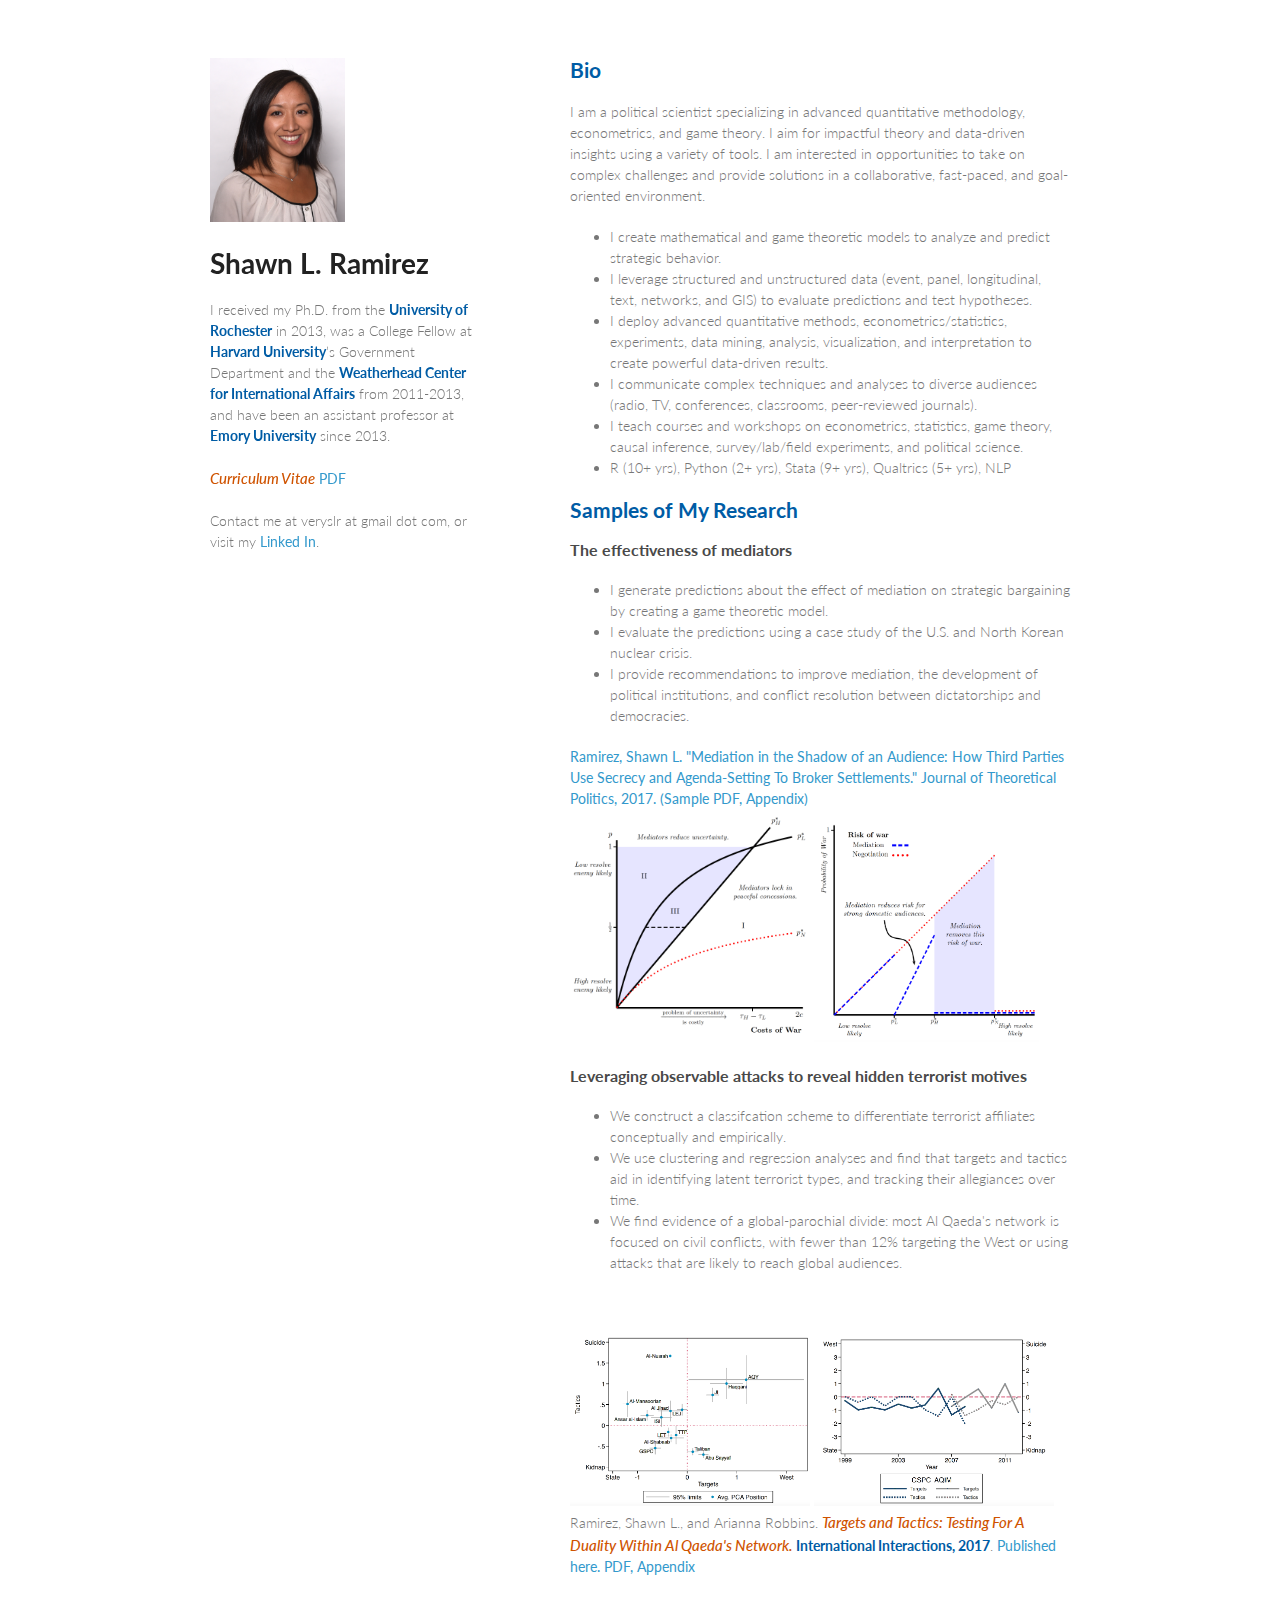
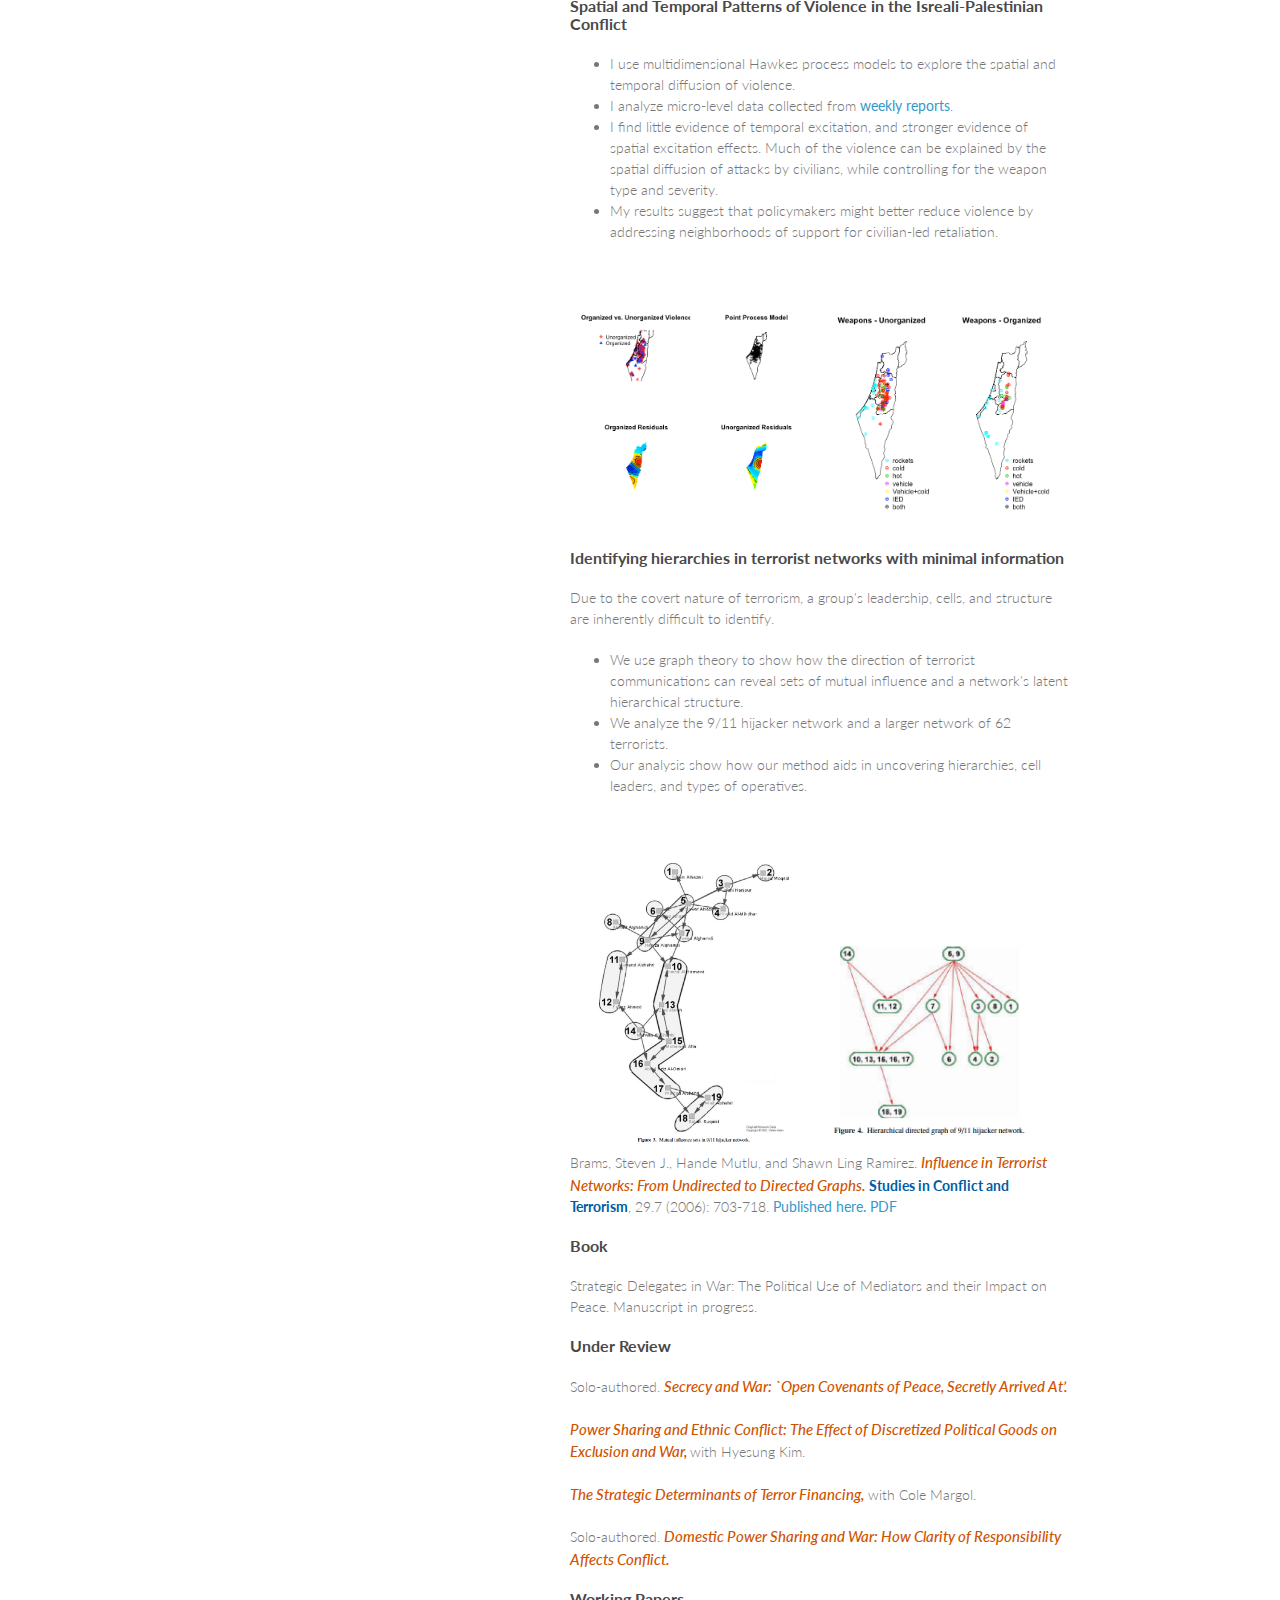
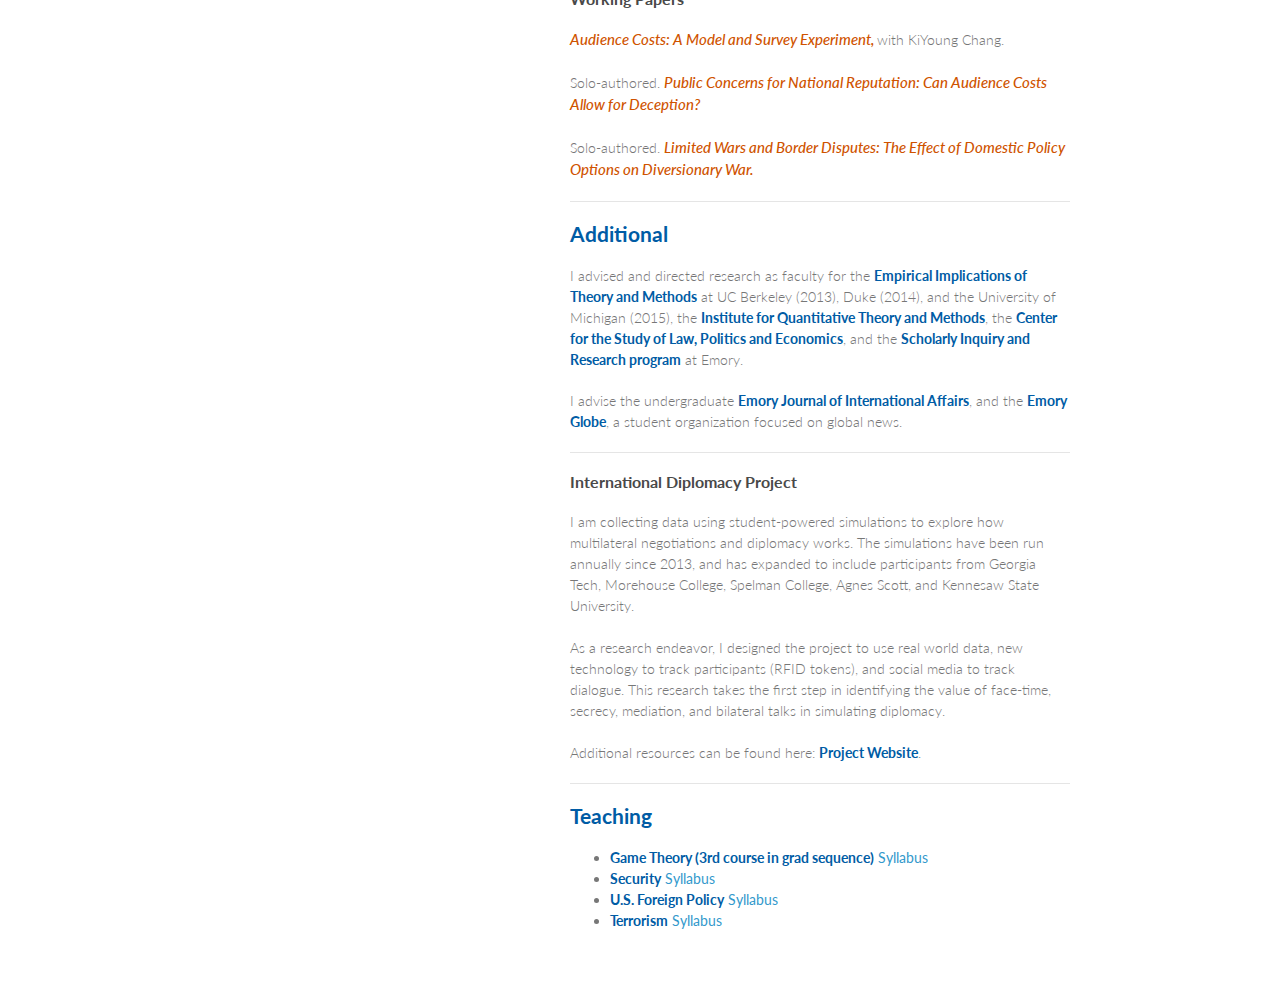
==== index.html @ c4cf1086 "Update index.html" ====
<!doctype html>
<html>
  <head>
    <meta charset="utf-8">
    <meta http-equiv="X-UA-Compatible" content="chrome=1">
    <title>Shawn L. Ramirez</title>
    <link rel="stylesheet" href="stylesheets/styles.css">
    <link rel="stylesheet" href="stylesheets/pygment_trac.css">
    <meta name="viewport" content="width=device-width, initial-scale=1, user-scalable=no">
    <!--[if lt IE 9]>
    <script src="//html5shiv.googlecode.com/svn/trunk/html5.js"></script>
    <![endif]-->
  </head>
  <body>
    <div class="wrapper">

      <header>
        <img src="ShawnRamirez.jpg" width=50%>
        <br><br>
        <h1>Shawn L. Ramirez</h1>
	
<p>	I received my Ph.D. from the <a href="http://www.sas.rochester.edu/psc/">
	<strong>University of Rochester</strong></a> in 2013, was a College Fellow at <a href="https://gov.harvard.edu/">
	<strong>Harvard University</strong></a>’s Government Department and the <a href="https://wcfia.harvard.edu/">
	<strong>Weatherhead Center for International Affairs</strong></a> from 2011-2013, and have been an assistant 
	professor at <a href="http://polisci.emory.edu/home/people/faculty/ramirez-shawn.html"><strong>Emory University</strong></a> 
	since 2013. 
	<br> <br> 
	<em>Curriculum Vitae</em> <a target="_blank" href="/papers/slrcv.pdf">PDF</a> <br> <br>
	 Contact me at veryslr at gmail dot com, or visit my <a href="https://www.linkedin.com/in/shawn-l-ramirez-ph-d-b96178144/">
	Linked In</a>.</p>
      </header>
      

      <section>

          <h2><a name="Bio"><strong>Bio</strong></a></h2>
	  
	  <p>I am a political scientist specializing in advanced quantitative methodology, econometrics, and game theory. 
 		I aim for impactful theory and data-driven insights using a variety of tools. I am interested in opportunities 
		to take on complex challenges and provide solutions in a collaborative, fast-paced, and goal-oriented environment. 
	      <ul>
  		<li>I create mathematical and game theoretic models to analyze and predict strategic behavior. 
			<!--For example, how secrecy makes bargaining more efficient, how mediators 
			can be more effective, and how to stop terror financing.--> 
		      </li>
  		<li>I leverage structured and unstructured data (event, panel, longitudinal, text, networks, and GIS) 
			to evaluate predictions and test hypotheses.</li>
  		<li>I deploy advanced quantitative methods, econometrics/statistics, experiments, data mining, analysis, 
			visualization, and interpretation to create powerful data-driven results. </li>
		<li>I communicate complex techniques and analyses to diverse audiences (radio, TV, conferences, 
			classrooms, peer-reviewed journals).</li>
		<li>I teach courses and workshops on econometrics, statistics, game theory, causal inference, 
			survey/lab/field experiments, and political science.</li>
		<li>R (10+ yrs), Python (2+ yrs), Stata (9+ yrs), Qualtrics (5+ yrs), NLP</li>
	      </ul></p>

	 <h2><a name="Research"><strong>Samples of My Research</strong></a></h2>
	     
	  <h3> The effectiveness of mediators </h3> 
	      <p> <ul>
  			<li>I generate predictions about the effect of mediation on strategic bargaining by creating a game theoretic model.</li> 
		      	<li>I evaluate the predictions using a case study of the U.S. and North Korean nuclear crisis.</li> 
		      	<li>I provide recommendations to improve mediation, the development of political institutions, 
		      	and conflict resolution between dictatorships and democracies.</li>
	          </ul> 
		<a target="_blank" href="http://journals.sagepub.com/doi/abs/10.1177/0951629817729227">Ramirez, Shawn L. 
			"Mediation in the Shadow of an Audience: How Third Parties Use Secrecy and Agenda-Setting To Broker 
			Settlements." Journal of Theoretical Politics, 2017.</a> 
	      	<a target="_blank" href="/papers/2017slrmed.pdf">(Sample PDF, </a> 
	      	<a target="_blank" href="/papers/OnlineAppendix2017.pdf">Appendix)</a> 
	    	<br>
		<img src="medeffect.png" width=48% alt="Mediators lock in concessions and reduce uncertainty.">
	 	<img src="medpwar.png" width=45% alt="Mediation can make conflicts better or worse.">
		      <!--Mediators -- who use secrecy and agenda-setting -- can reduce conflict by making incremental proposals 
	              that winnow away less resolved adversaries. In doing so, mediators can also lock in longer-term 
	    	      agreements with additional terms that concern the general public, but are not on the agenda (i.e., 
	              water, environmental, or justice provisions).--> 
	      </p> 
        
	<h3> Leveraging observable attacks to reveal hidden terrorist motives </h3>
	 
	         <p> <ul>
  			<li>We construct a classifcation scheme to differentiate terrorist affiliates conceptually and empirically.</li> 
		      	<li>We use clustering and regression analyses and find that targets and tactics 
			aid in identifying latent terrorist types, and tracking their allegiances over time.</li> 
	  		<li>We find evidence of a global-parochial divide: most Al Qaeda's network is focused on civil conflicts, 
	        	with fewer than 12% targeting the West or using attacks that are likely to reach global audiences.</li>
	  	</ul> 
	  	<br> <br> 
		<img src="aqascoreplot2.png" width=48% alt="The classification scheme at work. Only three groups (top-right) consistently target the West with propaganda-generating suicide attacks. A majority of affiliates are launching civil campaigns against their home state governments (left).">
	 	<img src="gspcaqim.png" width=48% alt="This shows the similarity between GSPC and AQIM in attacking the state and relying on kidnapping tactics over time.">
	    	<br>
		Ramirez, Shawn L., and Arianna Robbins. <em> Targets and Tactics: Testing For A Duality Within Al Qaeda's Network. </em>  <strong>International Interactions, 2017</strong>. 
		  <a target="_blank" href="http://www.tandfonline.com/doi/abs/10.1080/03050629.2018.1383907">Published here.</a>
		  <a target="_blank" href="/papers/slraffiliates.pdf">PDF, </a> 
		  <a target="_blank" href="/papers/2017AQAAppendix.pdf">Appendix</a> 
	      </p> 	  	
	    
	<h3> Spatial and Temporal Patterns of Violence in the Isreali-Palestinian Conflict </h3>
	        <p> <ul>
  			<li>I use multidimensional Hawkes process models to explore the spatial and temporal diffusion of violence.</li> 
		      	<li>I analyze micro-level data collected from <a target="_blank" href="http://www.terrorism-info.org.il/en/21126/">weekly reports</a>.</li> 
	  		<li>I find little evidence of temporal excitation, and stronger evidence of spatial excitation effects. 
				Much of the violence can be explained by the spatial diffusion of attacks by civilians, 
				while controlling for the weapon type and severity.</li> 
			<li>My results suggest that policymakers might better reduce violence by addressing neighborhoods
			of support for civilian-led retaliation.</li>
		</ul> 
		<br><br>
		<img src="figppm.png" width=48%>
	 	<img src="figweapons.png" width=48%>
	      </p> 	  
	
	<h3> Identifying hierarchies in terrorist networks with minimal information </h3>
	 	
	        <p> Due to the covert nature of terrorism, a group's leadership, cells, and structure are
			inherently difficult to identify. 
		<ul>	<li>We use graph theory to show how the direction of terrorist communications can reveal sets
			of mutual influence and a network's latent hierarchical structure.</li> 
			<li>We analyze the 9/11 hijacker network and a larger network of 
				62 terrorists.</li>
			<li>Our analysis show how our method aids in uncovering hierarchies, cell leaders, and types of
				operatives. </li>
		</ul>
		<br><br>
		<img src="mutualis.png" width=48% alt="Mutual influence sets in the 9/11 hijacker network.">
	 	<img src="hierarchy.png" width=48% alt="9/11 terrorist hierachy identified with our measure of influence.">
	    	<br>
		Brams, Steven J., Hande Mutlu, and Shawn Ling Ramirez. <em> Influence in Terrorist Networks: From Undirected to Directed Graphs. </em> <strong>Studies in Conflict and Terrorism</strong>, 29.7 (2006): 703-718.  
		  <a target="_blank" href="http://www.tandfonline.com/doi/abs/10.1080/10576100600701982">Published here.</a>
		  <a target="_blank" href="/papers/slr_terror_networks.pdf">PDF</a>  
	      </p> 	  	      
	      	      
	      
  <h3>Book</h3>
        
          <p> Strategic Delegates in War: The Political Use of Mediators and their Impact on Peace. </em> Manuscript in progress. </p> 
	      
    	  
 <h3>Under Review</h3>

<p> Solo-authored. <em> Secrecy and War: `Open Covenants of Peace, Secretly Arrived At’. </em> </p>

<p> <em> Power Sharing and Ethnic Conflict: The Effect of Discretized Political Goods on Exclusion and War, </em> with Hyesung Kim. </p>

<p> <em> The Strategic Determinants of Terror Financing,</em> with Cole Margol. </p>

<p> Solo-authored. <em> Domestic Power Sharing and War: How Clarity of Responsibility Affects Conflict. </em> </p>

  <h3>Working Papers</h3>

<p> <em> Audience Costs: A Model and Survey Experiment, </em>with KiYoung Chang.</p>

<p> Solo-authored. <em> Public Concerns for National Reputation: Can Audience Costs Allow for Deception? </em> </p>

<p> Solo-authored. <em> Limited Wars and Border Disputes: The Effect of Domestic Policy Options on Diversionary War. </em> </p>

          <hr></hr>
          
          
          <h2><a name=“other”><strong>Additional</strong></a></h2>


<p> I advised and directed research as faculty for the 
<a target="_blank" href="http://www.eitminstitute.org/"><strong>
Empirical Implications of Theory and Methods</strong></a> at UC Berkeley (2013), Duke (2014), and the University of Michigan (2015), the 
<a target="_blank" href="http://www.quantitative.emory.edu/index.html"><strong>
Institute for Quantitative Theory and Methods</strong></a>,  
 the 
<a target="_blank" href="http://polisci.emory.edu/home/cslpe/"><strong>
Center for the Study of Law, Politics and Economics</strong></a>, 
and the <strong>Scholarly Inquiry and Research program</strong> at Emory. </p>


<p> I advise the undergraduate <a target="_blank" href="https://static1.squarespace.com/static/57b1ce359de4bb3199d6d635/t/5903bd72f5e2319ca1217b2a/1493417367863/EJIA%2520SPRING%25202017%2520FINAL.pdf"><strong>Emory Journal of International Affairs</strong></a>, and the <a target="_blank" href="http://www.emoryglobe.com/"><strong>Emory Globe</strong></a>, a student organization focused on global news. </p>

            <hr></hr>

          <h3>International Diplomacy Project</h3>
          <p> I am collecting data using student-powered simulations to explore how multilateral negotiations and diplomacy works. The simulations have been run annually since 2013, and has expanded to include participants from Georgia Tech, Morehouse College, Spelman College, Agnes Scott, and Kennesaw State University.    
<br><br>
As a research endeavor, I designed the project to use real world data, new technology to track participants (RFID tokens), and social media to track dialogue. This research takes the first step in identifying the value of face-time, secrecy, mediation, and bilateral talks in simulating diplomacy. <br><br> Additional resources can be found here: <a href="idp.html"><strong>Project Website</strong></a>.</p>
       
            <hr></hr>


     <h2><a name="teach"><strong>Teaching</strong></a></h2>
            <ul>
                <li> <strong> Game Theory (3rd course in grad sequence)</strong> <a target="_blank" href="/courses/gt3.pdf">Syllabus</a></li>
                <li> <strong>Security</strong>  <a target="_blank" href="/courses/security.pdf">Syllabus</a></li>
                <li> <strong>U.S. Foreign Policy</strong>  <a target="_blank" href="/courses/usfp.pdf">Syllabus</a></li>
                <li> <strong>Terrorism</strong>  <a target="_blank" href="/courses/terrorism.pdf">Syllabus</a></li>
            </ul>
            
   
     </section>
 
    </div>
    <script src="javascripts/scale.fix.js"></script>
  </body>
</html>
---- stylesheets/styles.css ----
@import url(https://fonts.googleapis.com/css?family=Lato:300italic,700italic,300,700);

body {
  padding:50px;
  font:14px/1.5 Lato, "Helvetica Neue", Helvetica, Arial, sans-serif;
  background-color:white;
  color:#777;
  font-weight:300;
}

h1, h2, h3, h4, h5, h6 {
  color:#222;
  margin:0 0 20px;
}

p, ul, ol, table, pre, dl {
  margin:0 0 20px;
}

h1, h2, h3 {
  line-height:1.1;
}

h1 {
  font-size:28px;
}

h2 {
  color:#393939;
}

h3, h4, h5, h6 {
  color:#494949;
}


a {
  color:#39c;
  font-weight:400;
  text-decoration:none;
}

a:hover {
  color:#069;
}

a small {
  font-size:11px;
  color:#777;
  margin-top:-0.6em;
  display:block;
}

a:hover small {
  color:#777;
}

em  {
  font-size:15px;
color:#CF5300;
  font-weight:500;
}

.wrapper {
  width:860px;
  margin:0 auto;
}

blockquote {
  border-left:1px solid #e5e5e5;
  margin:0;
  padding:0 0 0 20px;
  font-style:italic;
}

code, pre {
  font-family:Monaco, Bitstream Vera Sans Mono, Lucida Console, Terminal, monospace;
  color:#333;
  font-size:12px;
}

pre {
  padding:8px 15px;
  background: #f8f8f8;  
  border-radius:5px;
  border:1px solid #e5e5e5;
  overflow-x: auto;
}

table {
  width:100%;
  border-collapse:collapse;
}

th, td {
  text-align:left;
  padding:5px 10px;
  border-bottom:1px solid #e5e5e5;
}

dt {
  color:#444;
  font-weight:700;
}

th {
  color:#444;
}

img {
  max-width:100%;
}

header {
  width:270px;
  float:left;
  position:fixed;
}

header ul {
  list-style:none;
  height:40px;
  
  padding:0;
  
  background: #eee;
  background: -moz-linear-gradient(top, #f8f8f8 0%, #dddddd 100%);
  background: -webkit-gradient(linear, left top, left bottom, color-stop(0%,#f8f8f8), color-stop(100%,#dddddd));
  background: -webkit-linear-gradient(top, #f8f8f8 0%,#dddddd 100%);
  background: -o-linear-gradient(top, #f8f8f8 0%,#dddddd 100%);
  background: -ms-linear-gradient(top, #f8f8f8 0%,#dddddd 100%);
  background: linear-gradient(top, #f8f8f8 0%,#dddddd 100%);
  
  border-radius:5px;
  border:1px solid #d2d2d2;
  box-shadow:inset #fff 0 1px 0, inset rgba(0,0,0,0.03) 0 -1px 0;
  width:270px;
}

header li {
  width:89px;
  float:left;
  border-right:1px solid #d2d2d2;
  height:40px;
}

header li:first-child a {
  border-radius:5px 0 0 5px;
}

header li:last-child a {
  border-radius:0 5px 5px 0;
}

header ul a {
  line-height:1;
  font-size:11px;
  color:#999;
  display:block;
  text-align:center;
  padding-top:6px;
  height:34px;
}

header ul a:hover {
  color:#999;
  background: -moz-linear-gradient(top, #fff 0%, #ddd 100%);
  background: -webkit-gradient(linear, left top, left bottom, color-stop(0%,#fff), color-stop(100%,#ddd));
  background: -webkit-linear-gradient(top, #fff 0%,#ddd 100%);
  background: -o-linear-gradient(top, #fff 0%,#ddd 100%);
  background: -ms-linear-gradient(top, #fff 0%,#ddd 100%);
  background: linear-gradient(top, #fff 0%,#ddd 100%);
}

header ul a:active {
  -webkit-box-shadow: inset 0px 2px 2px 0px #ddd;
  -moz-box-shadow: inset 0px 2px 2px 0px #ddd;
  box-shadow: inset 0px 2px 2px 0px #ddd;
}

strong {
  color:#005ca5;
  font-weight:700;
}

header ul li + li {
  width:88px;
  border-left:1px solid #fff;
}

header ul li + li + li {
  border-right:none;
  width:89px;
}

header ul a strong {
  font-size:14px;
  display:block;
  color:#222;
}

section {
  width:500px;
  float:right;
  padding-bottom:50px;
}

small {
  font-size:11px;
}

hr {
  border:0;
  background:#e5e5e5;
  height:1px;
  margin:0 0 20px;
}

footer {
  width:270px;
  float:left;
  position:fixed;
  bottom:50px;
}

@media print, screen and (max-width: 960px) {
  
  div.wrapper {
    width:auto;
    margin:0;
  }
  
  header, section, footer {
    float:none;
    position:static;
    width:auto;
  }
  
  header {
    padding-right:320px;
  }
  
  section {
    border:1px solid #e5e5e5;
    border-width:1px 0;
    padding:20px 0;
    margin:0 0 20px;
  }
  
  header a small {
    display:inline;
  }
  
  header ul {
    position:absolute;
    right:50px;
    top:52px;
  }
}

@media print, screen and (max-width: 720px) {
  body {
    word-wrap:break-word;
  }
  
  header {
    padding:0;
  }
  
  header ul, header p.view {
    position:static;
  }
  
  pre, code {
    word-wrap:normal;
  }
}

@media print, screen and (max-width: 480px) {
  body {
    padding:15px;
  }
  
  header ul {
    display:none;
  }
}

@media print {
  body {
    padding:0.4in;
    font-size:12pt;
    color:#444;
  }
}
---- stylesheets/pygment_trac.css ----
.highlight  { background: #ffffff; }
.highlight .c { color: #999988; font-style: italic } /* Comment */
.highlight .err { color: #a61717; background-color: #e3d2d2 } /* Error */
.highlight .k { font-weight: bold } /* Keyword */
.highlight .o { font-weight: bold } /* Operator */
.highlight .cm { color: #999988; font-style: italic } /* Comment.Multiline */
.highlight .cp { color: #999999; font-weight: bold } /* Comment.Preproc */
.highlight .c1 { color: #999988; font-style: italic } /* Comment.Single */
.highlight .cs { color: #999999; font-weight: bold; font-style: italic } /* Comment.Special */
.highlight .gd { color: #000000; background-color: #ffdddd } /* Generic.Deleted */
.highlight .gd .x { color: #000000; background-color: #ffaaaa } /* Generic.Deleted.Specific */
.highlight .ge { font-style: italic } /* Generic.Emph */
.highlight .gr { color: #aa0000 } /* Generic.Error */
.highlight .gh { color: #999999 } /* Generic.Heading */
.highlight .gi { color: #000000; background-color: #ddffdd } /* Generic.Inserted */
.highlight .gi .x { color: #000000; background-color: #aaffaa } /* Generic.Inserted.Specific */
.highlight .go { color: #888888 } /* Generic.Output */
.highlight .gp { color: #555555 } /* Generic.Prompt */
.highlight .gs { font-weight: bold } /* Generic.Strong */
.highlight .gu { color: #800080; font-weight: bold; } /* Generic.Subheading */
.highlight .gt { color: #aa0000 } /* Generic.Traceback */
.highlight .kc { font-weight: bold } /* Keyword.Constant */
.highlight .kd { font-weight: bold } /* Keyword.Declaration */
.highlight .kn { font-weight: bold } /* Keyword.Namespace */
.highlight .kp { font-weight: bold } /* Keyword.Pseudo */
.highlight .kr { font-weight: bold } /* Keyword.Reserved */
.highlight .kt { color: #445588; font-weight: bold } /* Keyword.Type */
.highlight .m { color: #009999 } /* Literal.Number */
.highlight .s { color: #d14 } /* Literal.String */
.highlight .na { color: #008080 } /* Name.Attribute */
.highlight .nb { color: #0086B3 } /* Name.Builtin */
.highlight .nc { color: #445588; font-weight: bold } /* Name.Class */
.highlight .no { color: #008080 } /* Name.Constant */
.highlight .ni { color: #800080 } /* Name.Entity */
.highlight .ne { color: #990000; font-weight: bold } /* Name.Exception */
.highlight .nf { color: #990000; font-weight: bold } /* Name.Function */
.highlight .nn { color: #555555 } /* Name.Namespace */
.highlight .nt { color: #000080 } /* Name.Tag */
.highlight .nv { color: #008080 } /* Name.Variable */
.highlight .ow { font-weight: bold } /* Operator.Word */
.highlight .w { color: #bbbbbb } /* Text.Whitespace */
.highlight .mf { color: #009999 } /* Literal.Number.Float */
.highlight .mh { color: #009999 } /* Literal.Number.Hex */
.highlight .mi { color: #009999 } /* Literal.Number.Integer */
.highlight .mo { color: #009999 } /* Literal.Number.Oct */
.highlight .sb { color: #d14 } /* Literal.String.Backtick */
.highlight .sc { color: #d14 } /* Literal.String.Char */
.highlight .sd { color: #d14 } /* Literal.String.Doc */
.highlight .s2 { color: #d14 } /* Literal.String.Double */
.highlight .se { color: #d14 } /* Literal.String.Escape */
.highlight .sh { color: #d14 } /* Literal.String.Heredoc */
.highlight .si { color: #d14 } /* Literal.String.Interpol */
.highlight .sx { color: #d14 } /* Literal.String.Other */
.highlight .sr { color: #009926 } /* Literal.String.Regex */
.highlight .s1 { color: #d14 } /* Literal.String.Single */
.highlight .ss { color: #990073 } /* Literal.String.Symbol */
.highlight .bp { color: #999999 } /* Name.Builtin.Pseudo */
.highlight .vc { color: #008080 } /* Name.Variable.Class */
.highlight .vg { color: #008080 } /* Name.Variable.Global */
.highlight .vi { color: #008080 } /* Name.Variable.Instance */
.highlight .il { color: #009999 } /* Literal.Number.Integer.Long */

.type-csharp .highlight .k { color: #0000FF }
.type-csharp .highlight .kt { color: #0000FF }
.type-csharp .highlight .nf { color: #000000; font-weight: normal }
.type-csharp .highlight .nc { color: #2B91AF }
.type-csharp .highlight .nn { color: #000000 }
.type-csharp .highlight .s { color: #A31515 }
.type-csharp .highlight .sc { color: #A31515 }
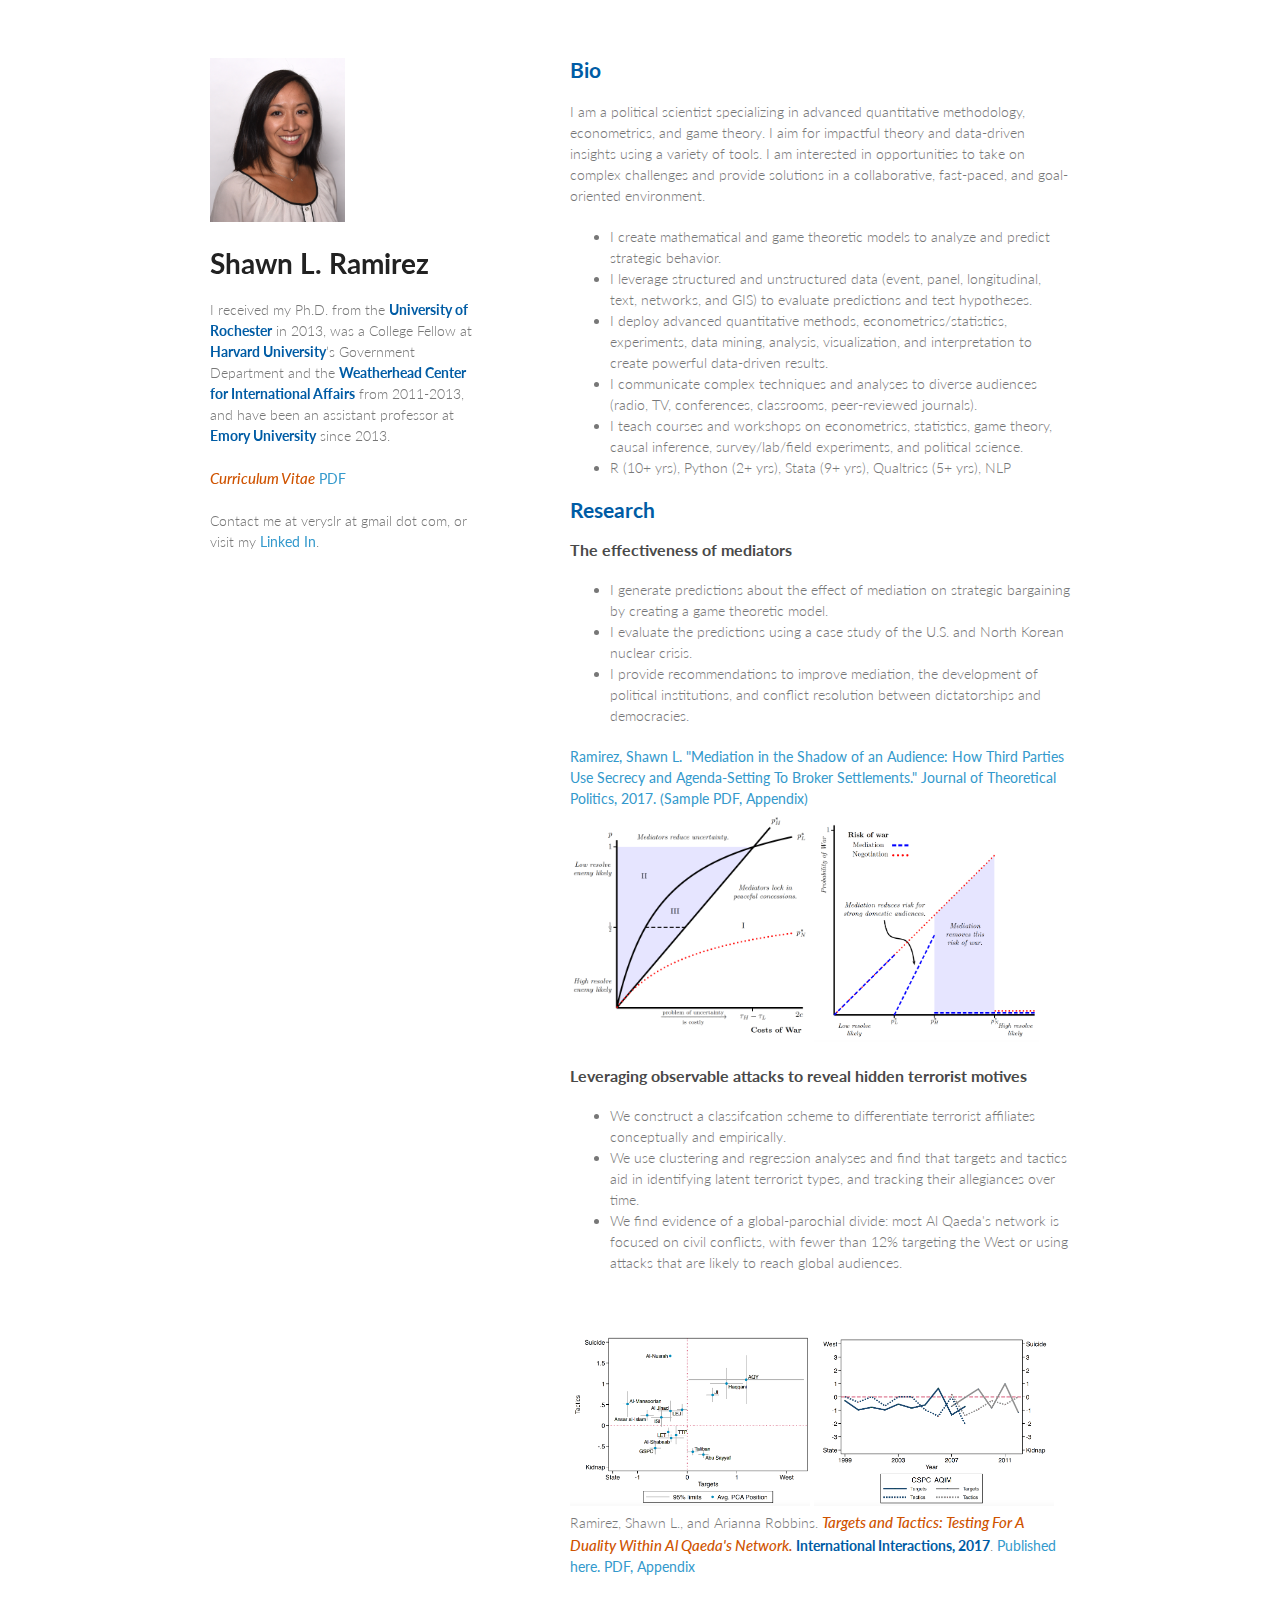
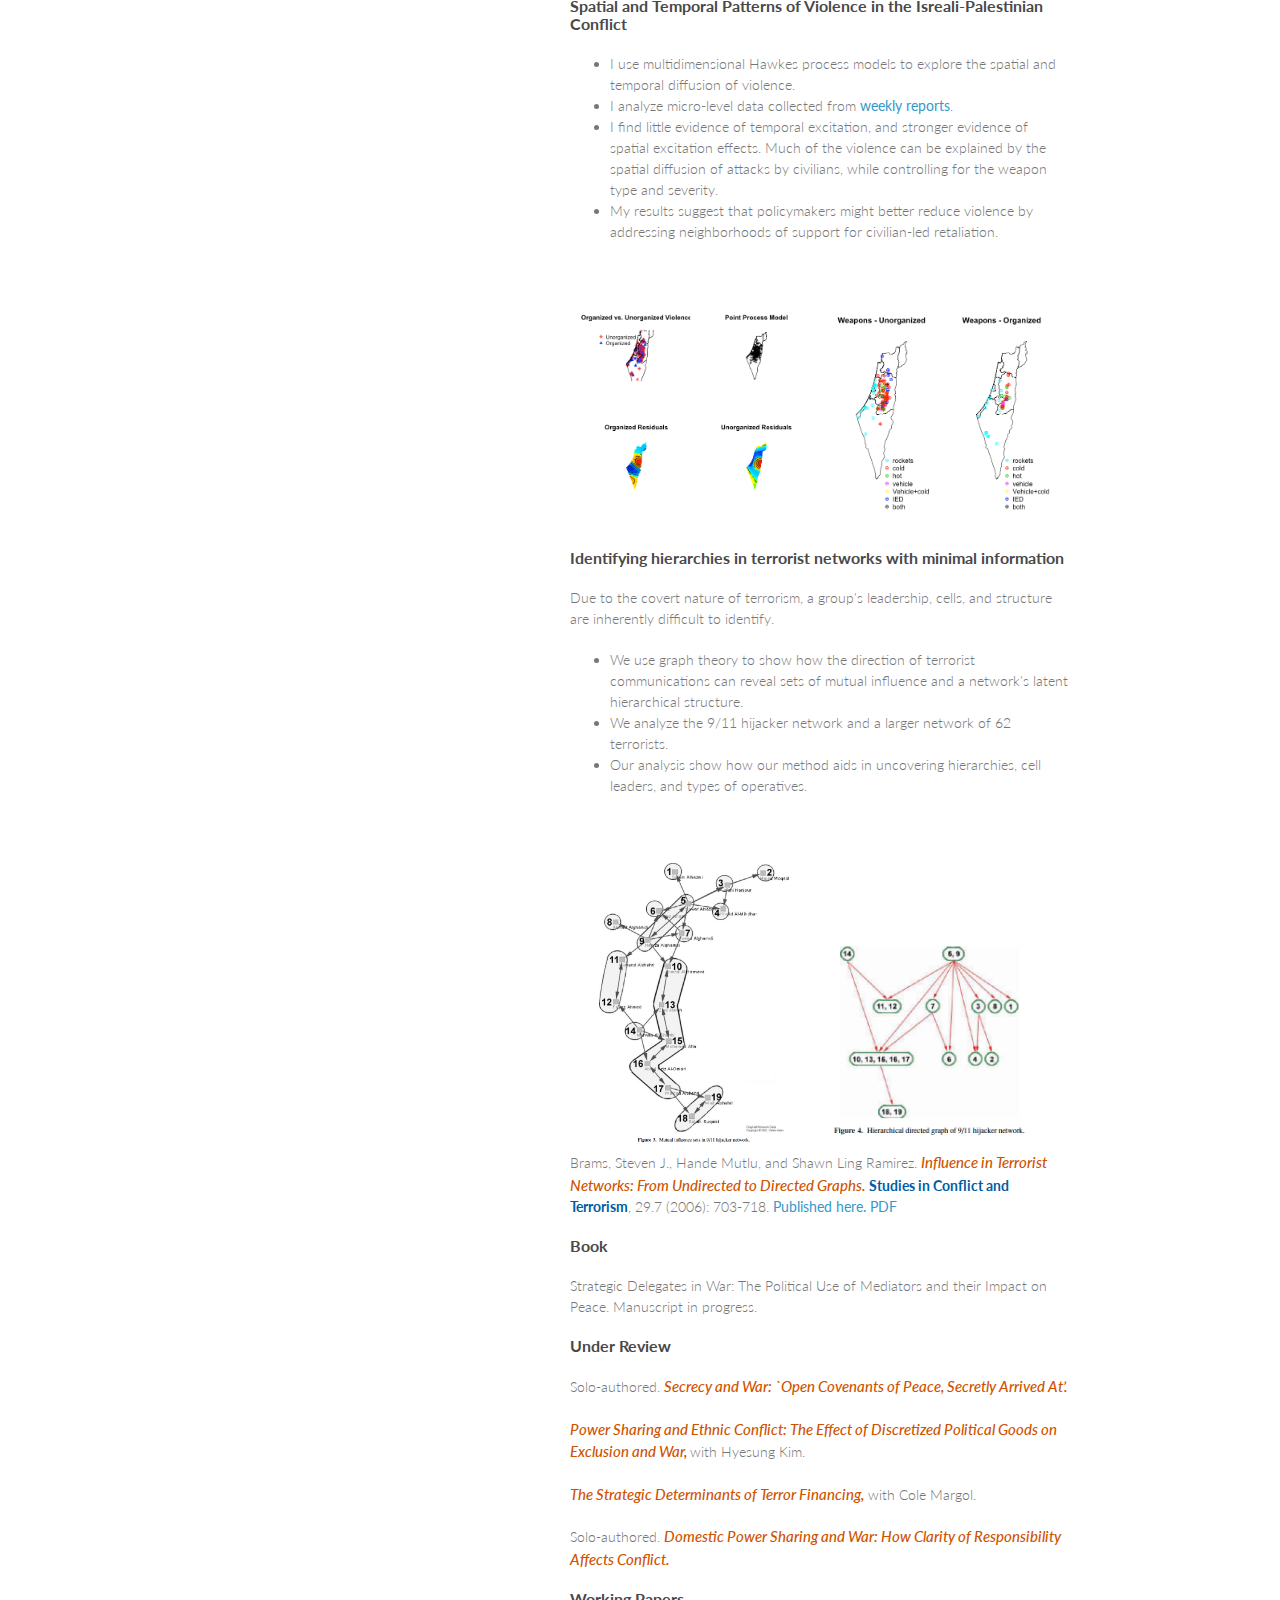
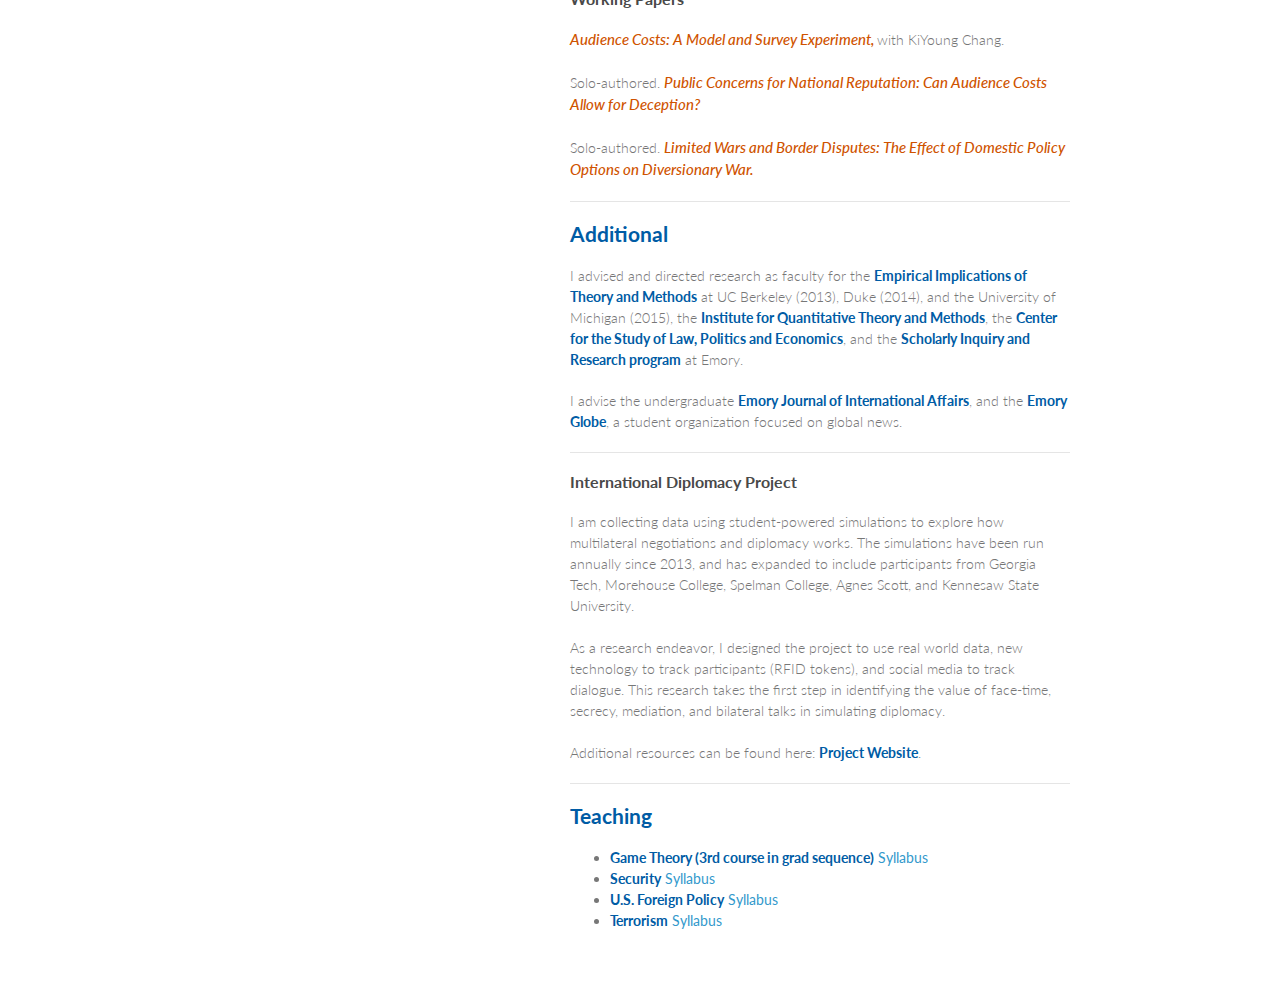
==== commit 213fd4a9: "Update index.html" ====
--- a/index.html
+++ b/index.html
@@ -55,7 +55,7 @@
 		<li>R (10+ yrs), Python (2+ yrs), Stata (9+ yrs), Qualtrics (5+ yrs), NLP</li>
 	      </ul></p>
 
-	 <h2><a name="Research"><strong>Samples of My Research</strong></a></h2>
+	 <h2><a name="Research"><strong>Research</strong></a></h2>
 	     
 	  <h3> The effectiveness of mediators </h3> 
 	      <p> <ul>
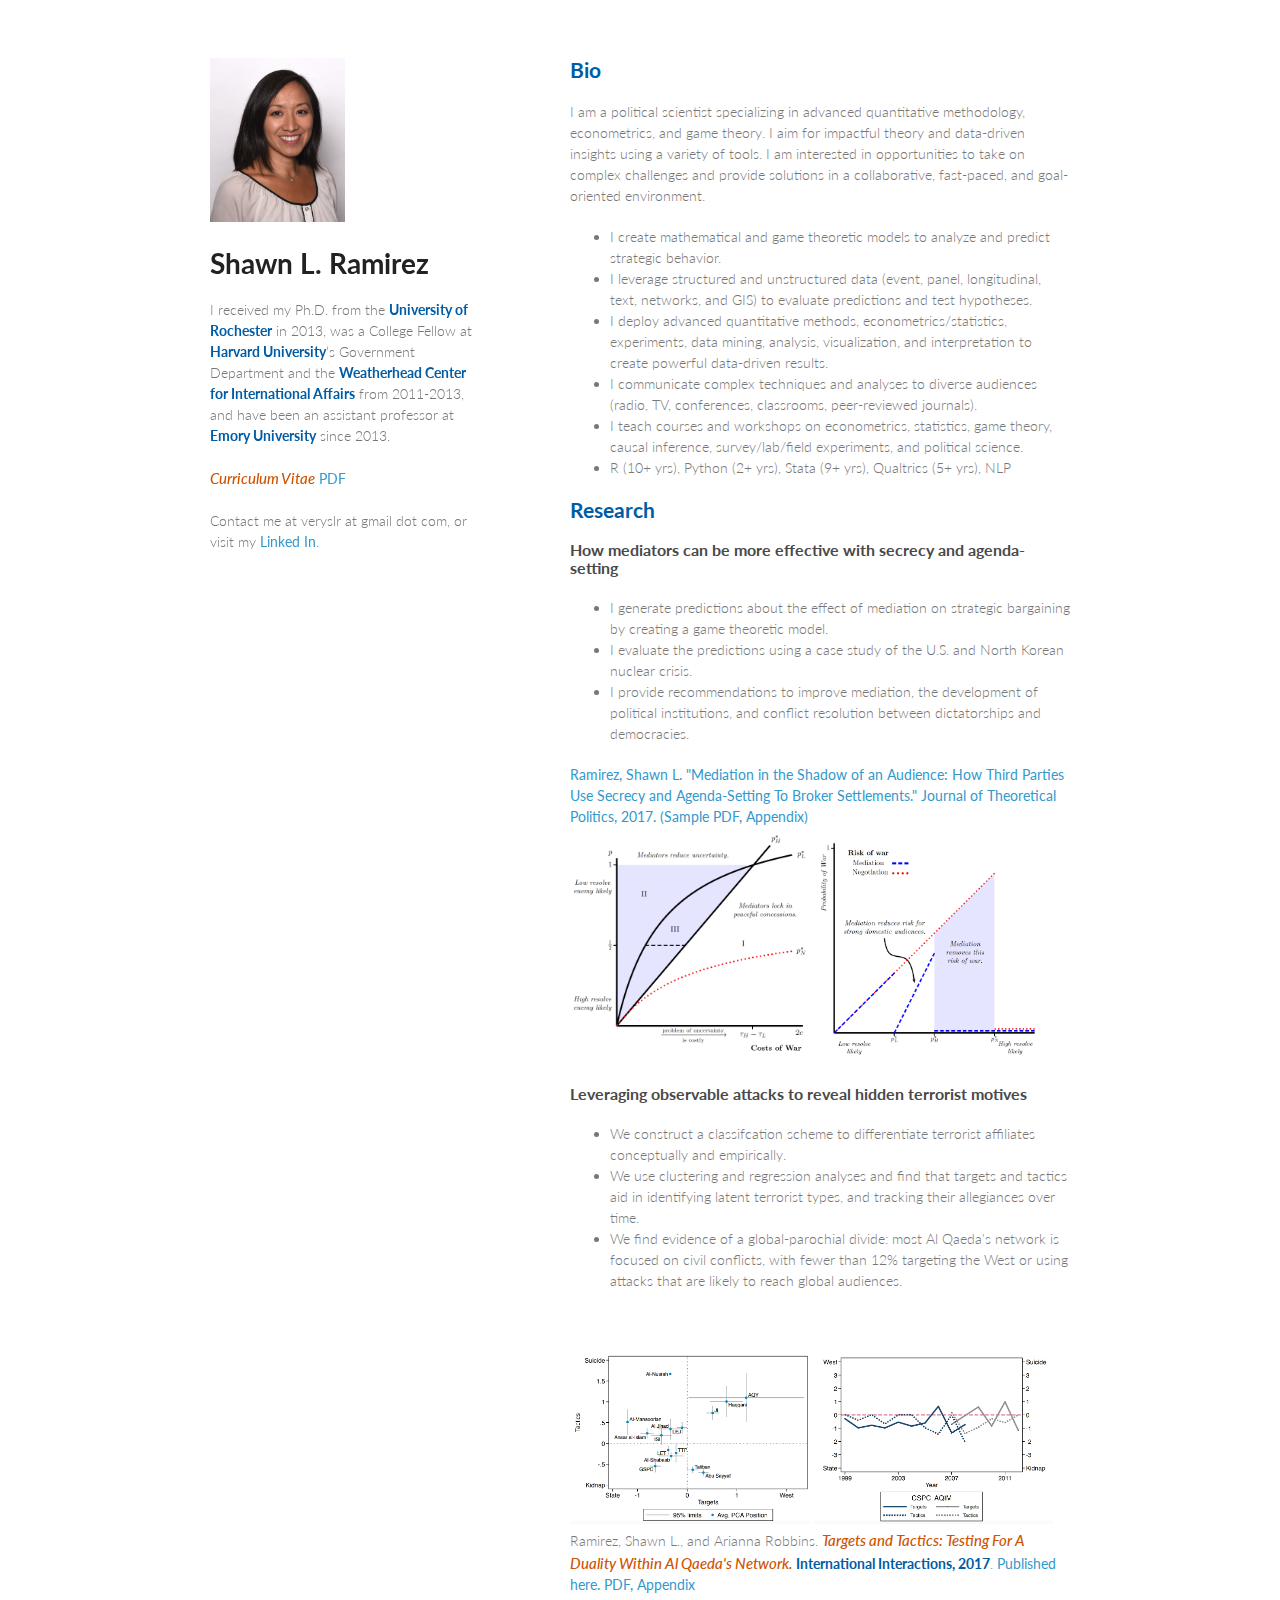
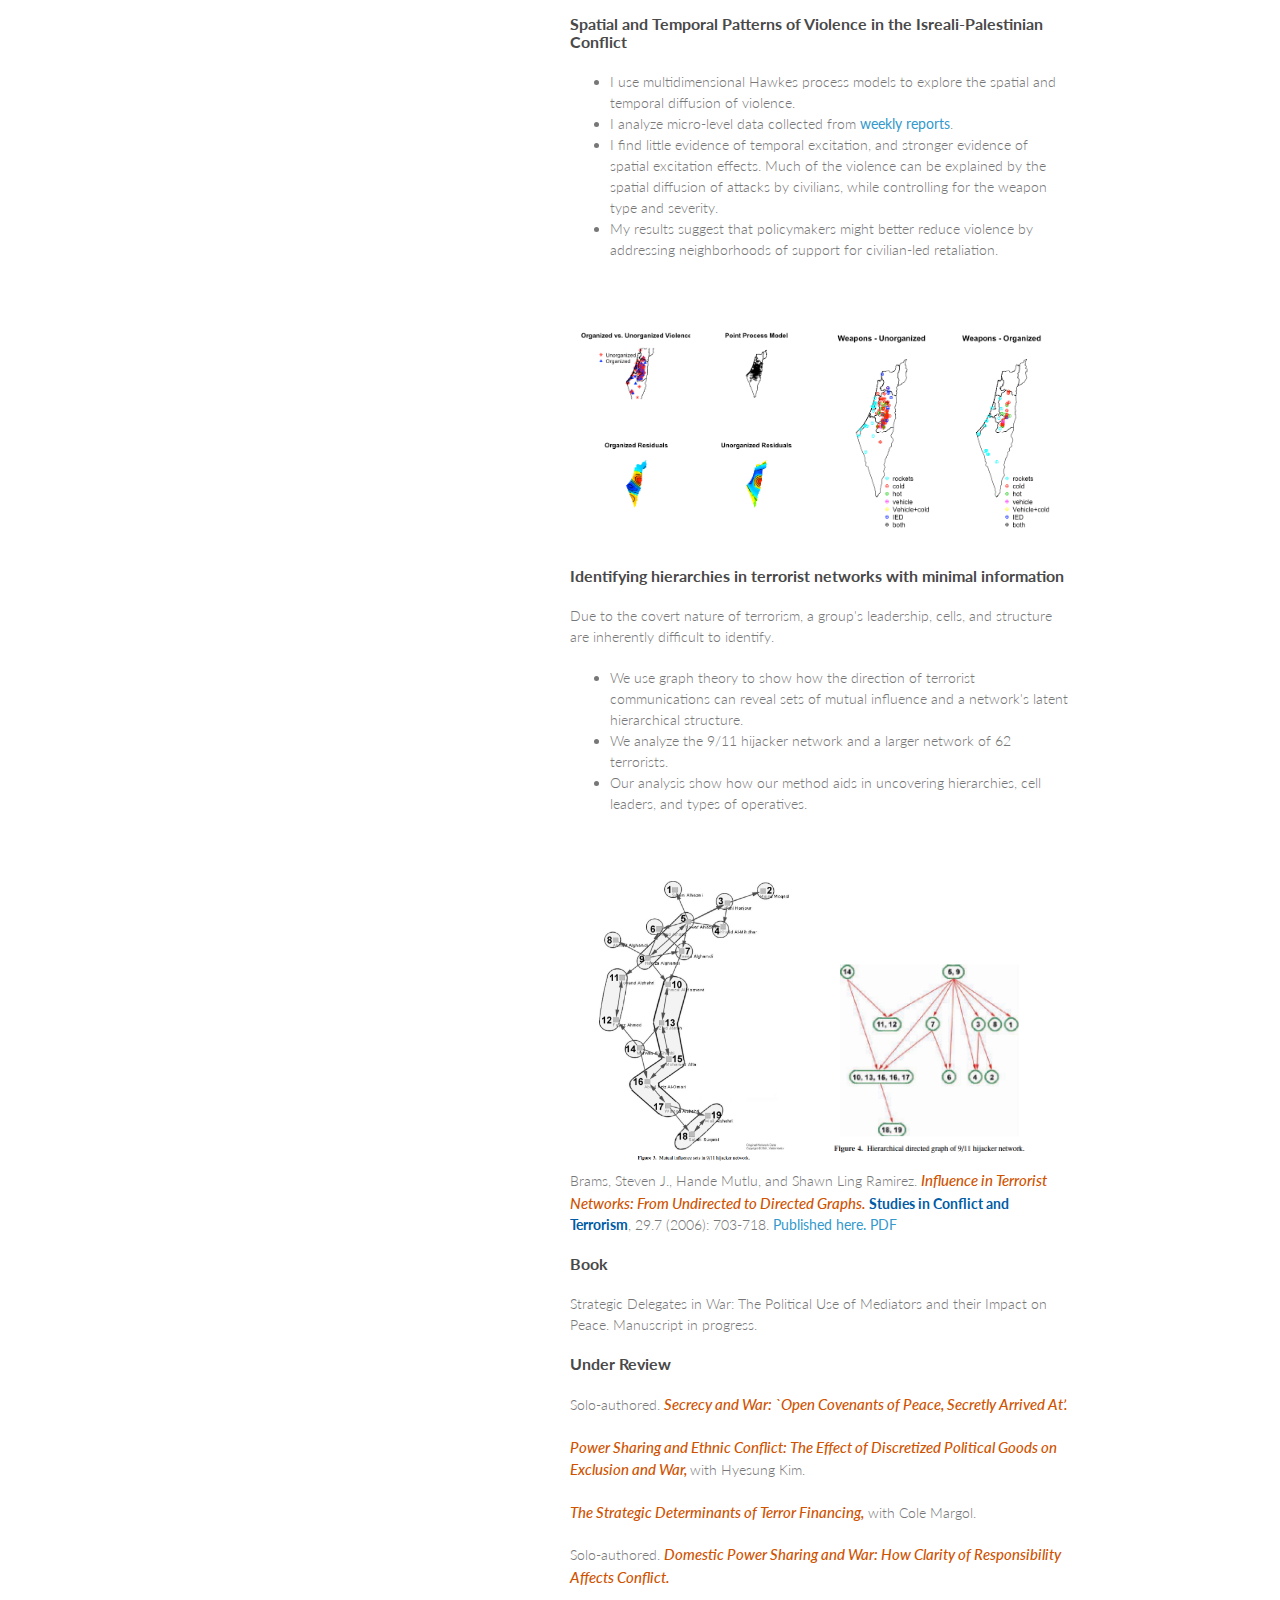
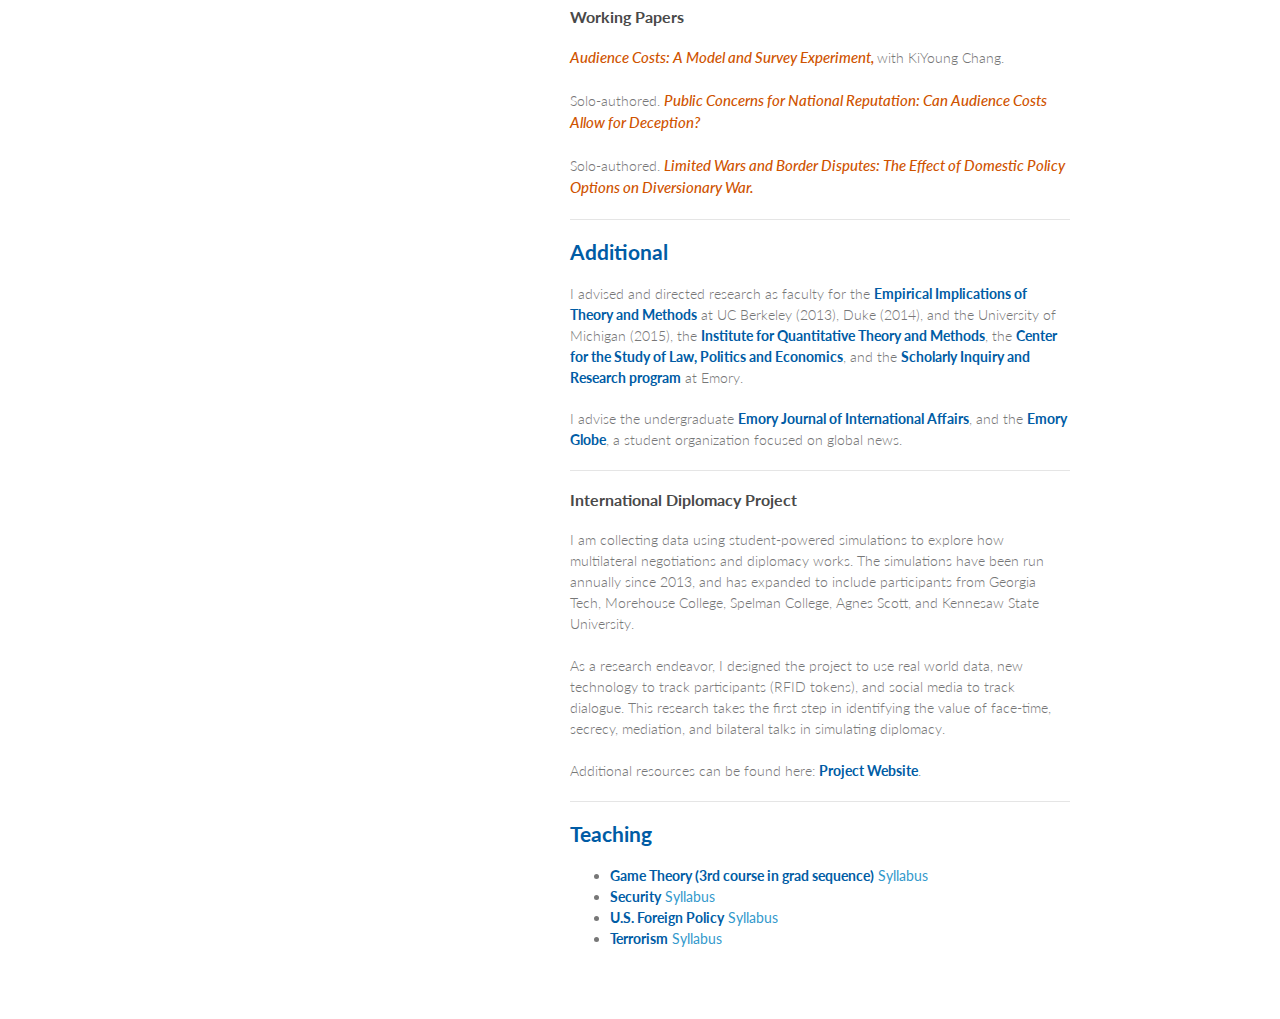
==== commit 10dba186: "Update index.html" ====
--- a/index.html
+++ b/index.html
@@ -57,7 +57,7 @@
 
 	 <h2><a name="Research"><strong>Research</strong></a></h2>
 	     
-	  <h3> The effectiveness of mediators </h3> 
+	  <h3> How mediators can be more effective with secrecy and agenda-setting </h3> 
 	      <p> <ul>
   			<li>I generate predictions about the effect of mediation on strategic bargaining by creating a game theoretic model.</li> 
 		      	<li>I evaluate the predictions using a case study of the U.S. and North Korean nuclear crisis.</li> 
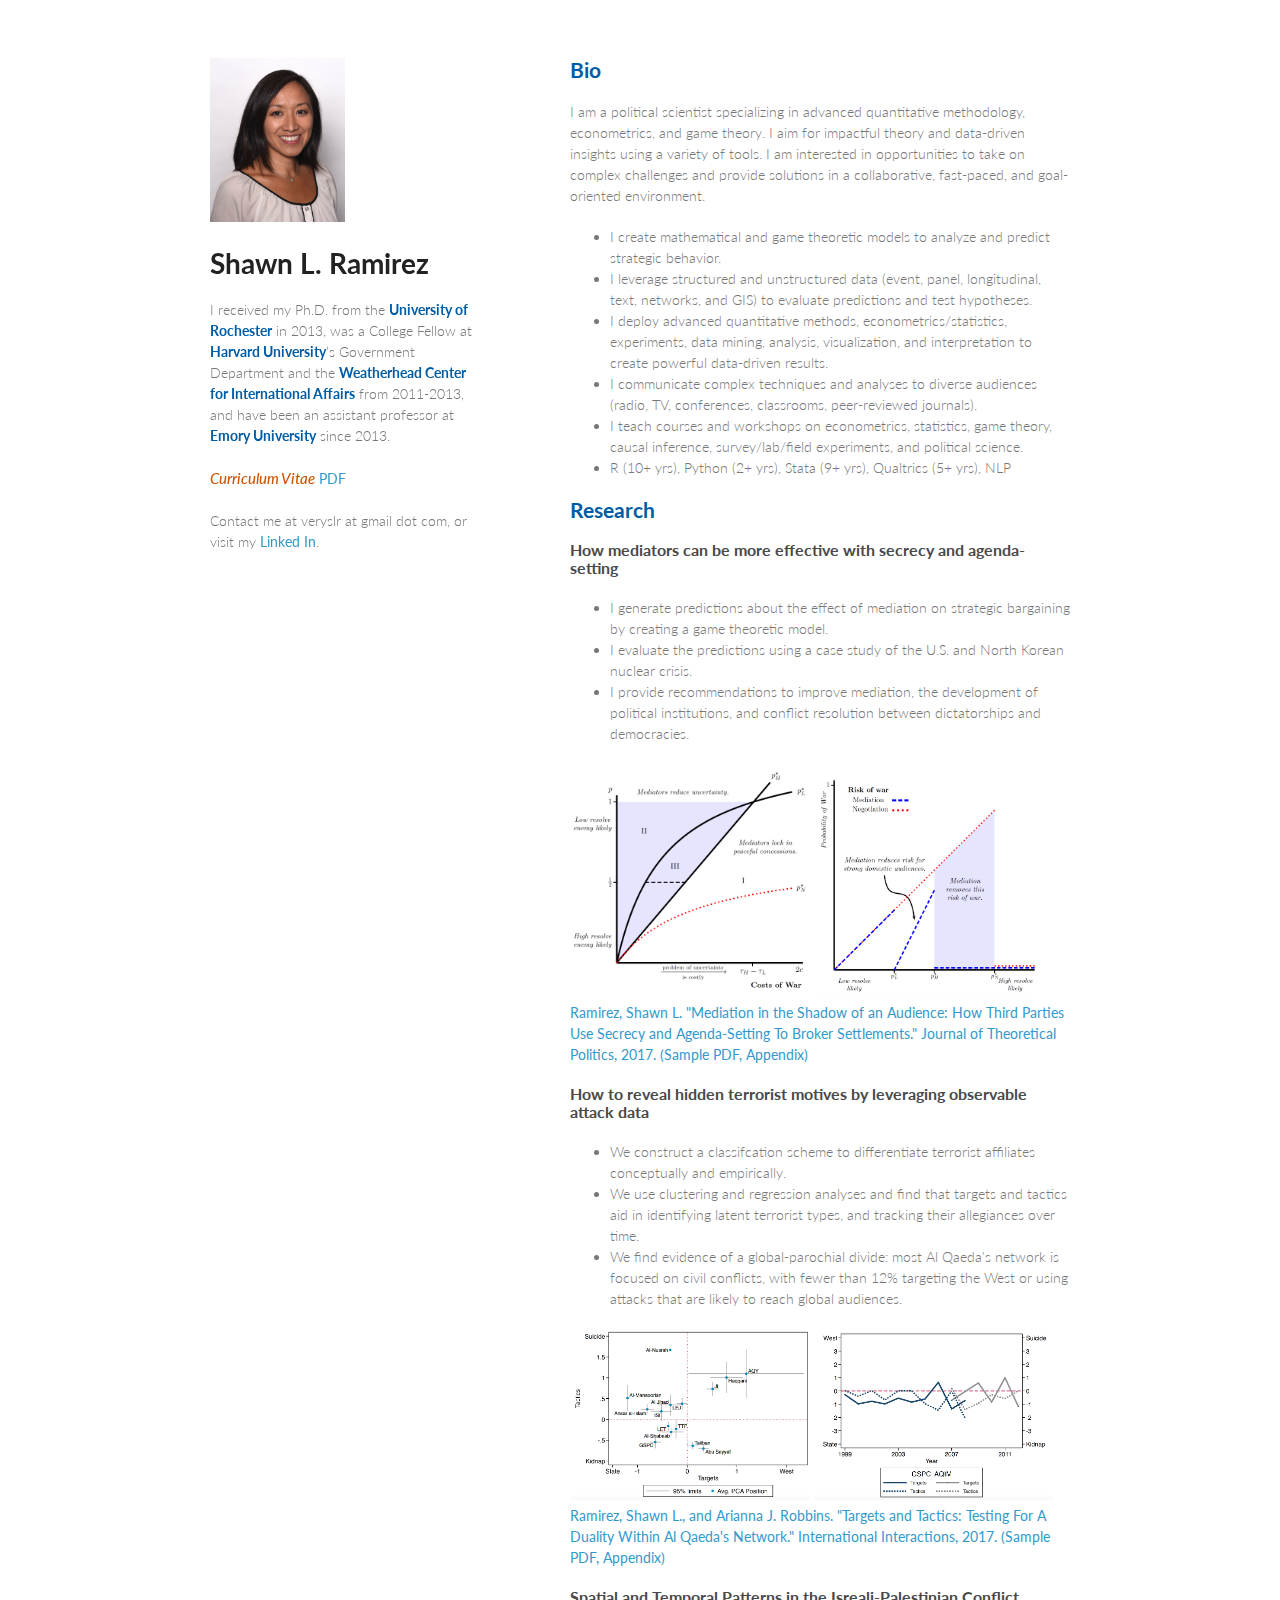
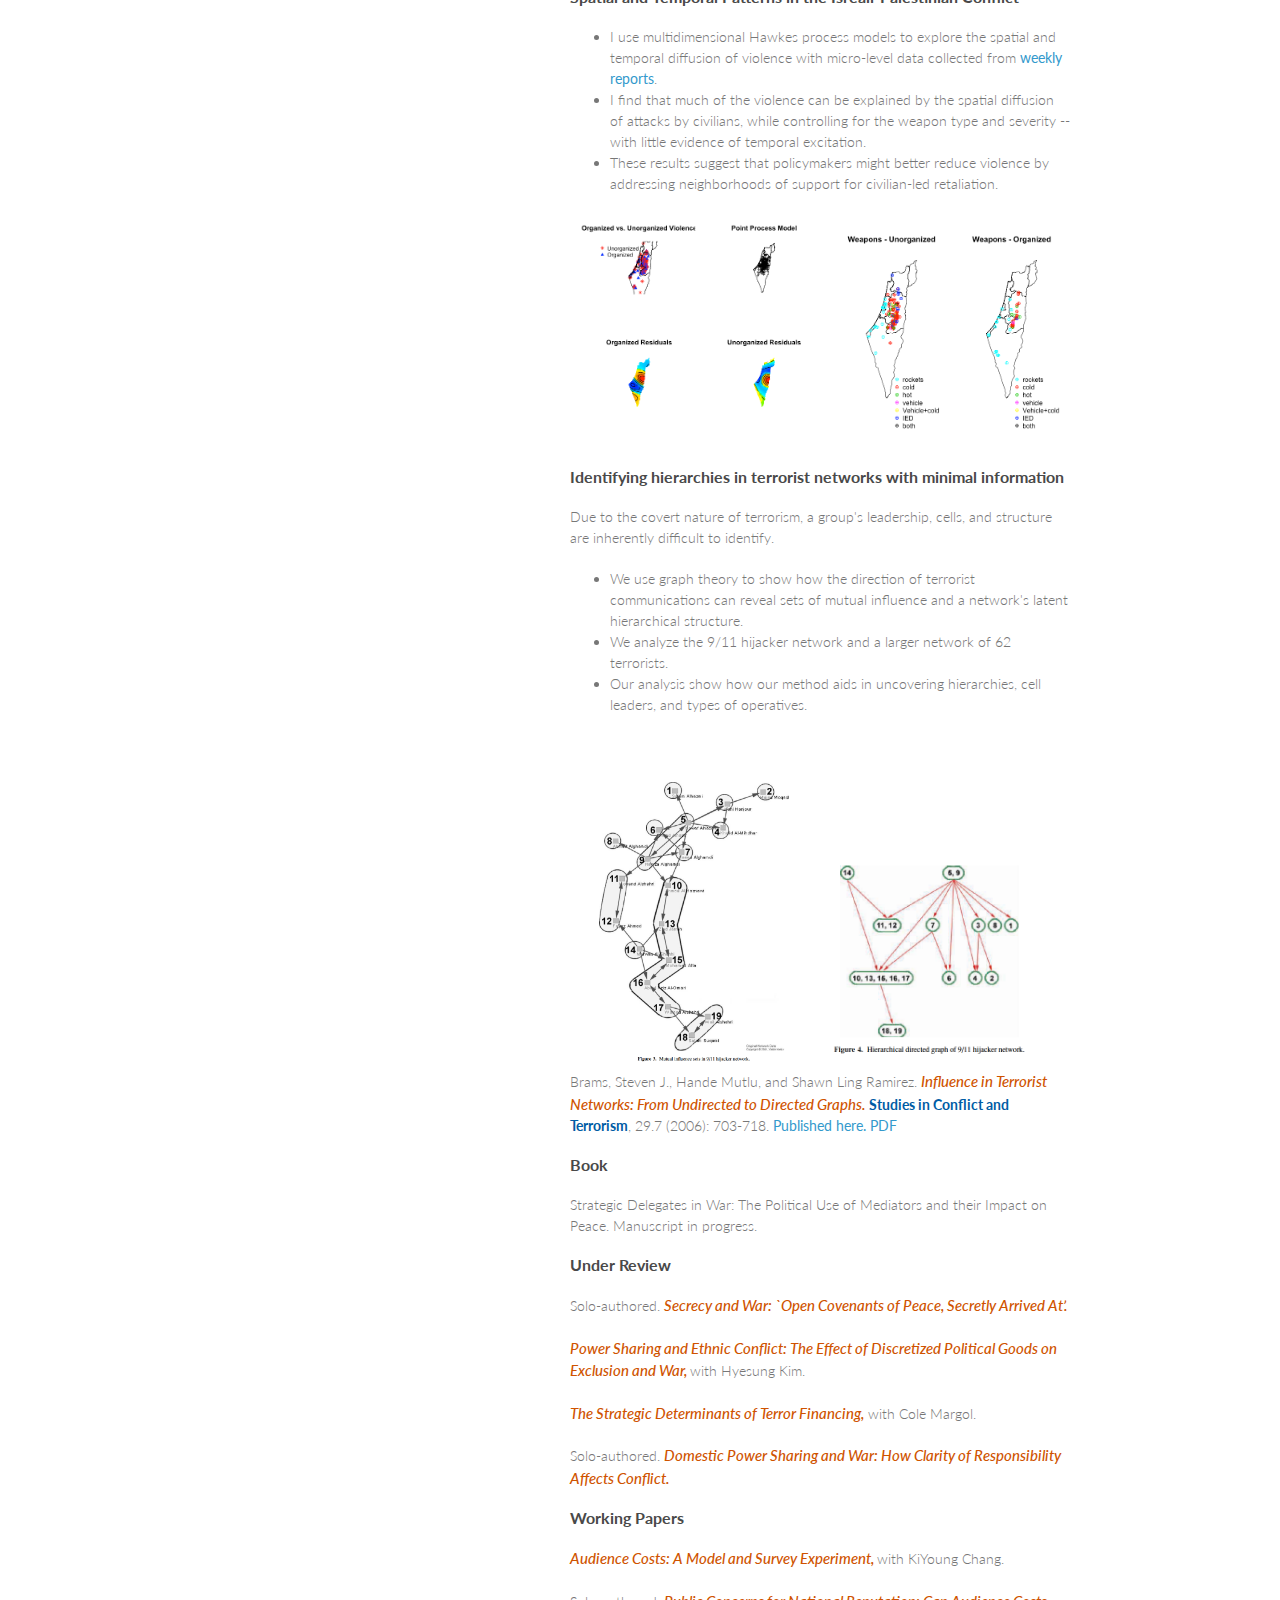
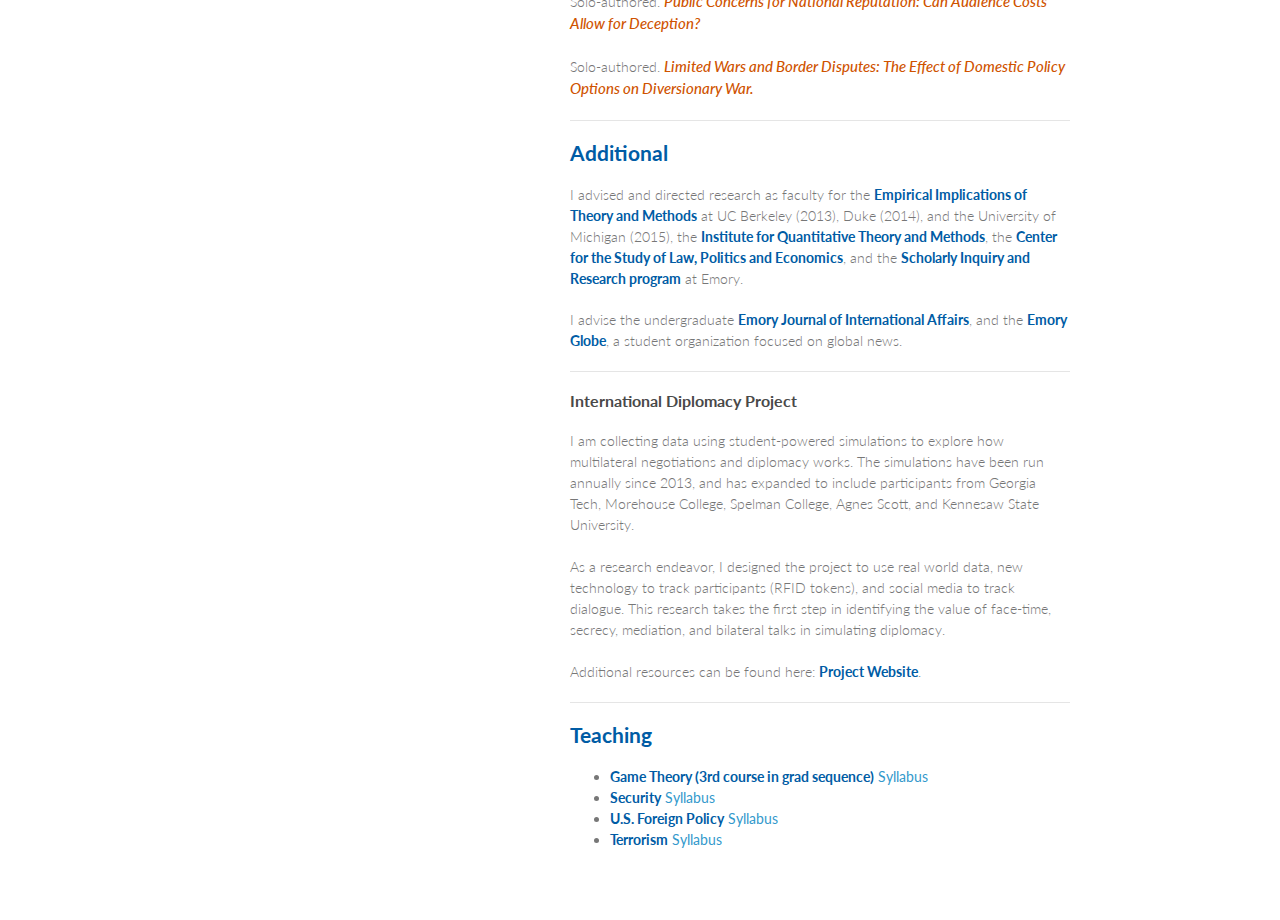
==== commit 9484182d: "Update index.html" ====
--- a/index.html
+++ b/index.html
@@ -64,21 +64,21 @@
 		      	<li>I provide recommendations to improve mediation, the development of political institutions, 
 		      	and conflict resolution between dictatorships and democracies.</li>
 	          </ul> 
-		<a target="_blank" href="http://journals.sagepub.com/doi/abs/10.1177/0951629817729227">Ramirez, Shawn L. 
+		<img src="medeffect.png" width=48% alt="Mediators lock in concessions and reduce uncertainty.">
+	 	<img src="medpwar.png" width=45% alt="Mediation can make conflicts better or worse.">
+		<br>
+	    	<a target="_blank" href="http://journals.sagepub.com/doi/abs/10.1177/0951629817729227">Ramirez, Shawn L. 
 			"Mediation in the Shadow of an Audience: How Third Parties Use Secrecy and Agenda-Setting To Broker 
 			Settlements." Journal of Theoretical Politics, 2017.</a> 
 	      	<a target="_blank" href="/papers/2017slrmed.pdf">(Sample PDF, </a> 
 	      	<a target="_blank" href="/papers/OnlineAppendix2017.pdf">Appendix)</a> 
-	    	<br>
-		<img src="medeffect.png" width=48% alt="Mediators lock in concessions and reduce uncertainty.">
-	 	<img src="medpwar.png" width=45% alt="Mediation can make conflicts better or worse.">
 		      <!--Mediators -- who use secrecy and agenda-setting -- can reduce conflict by making incremental proposals 
 	              that winnow away less resolved adversaries. In doing so, mediators can also lock in longer-term 
 	    	      agreements with additional terms that concern the general public, but are not on the agenda (i.e., 
 	              water, environmental, or justice provisions).--> 
 	      </p> 
         
-	<h3> Leveraging observable attacks to reveal hidden terrorist motives </h3>
+	<h3> How to reveal hidden terrorist motives by leveraging observable attack data  </h3>
 	 
 	         <p> <ul>
   			<li>We construct a classifcation scheme to differentiate terrorist affiliates conceptually and empirically.</li> 
@@ -87,28 +87,27 @@
 	  		<li>We find evidence of a global-parochial divide: most Al Qaeda's network is focused on civil conflicts, 
 	        	with fewer than 12% targeting the West or using attacks that are likely to reach global audiences.</li>
 	  	</ul> 
-	  	<br> <br> 
 		<img src="aqascoreplot2.png" width=48% alt="The classification scheme at work. Only three groups (top-right) consistently target the West with propaganda-generating suicide attacks. A majority of affiliates are launching civil campaigns against their home state governments (left).">
 	 	<img src="gspcaqim.png" width=48% alt="This shows the similarity between GSPC and AQIM in attacking the state and relying on kidnapping tactics over time.">
 	    	<br>
-		Ramirez, Shawn L., and Arianna Robbins. <em> Targets and Tactics: Testing For A Duality Within Al Qaeda's Network. </em>  <strong>International Interactions, 2017</strong>. 
-		  <a target="_blank" href="http://www.tandfonline.com/doi/abs/10.1080/03050629.2018.1383907">Published here.</a>
-		  <a target="_blank" href="/papers/slraffiliates.pdf">PDF, </a> 
-		  <a target="_blank" href="/papers/2017AQAAppendix.pdf">Appendix</a> 
+		  <a target="_blank" href="http://www.tandfonline.com/doi/abs/10.1080/03050629.2018.1383907">Ramirez, Shawn L.,
+			  and Arianna J. Robbins. "Targets and Tactics: Testing For A Duality Within Al Qaeda's Network." 
+			  International Interactions, 2017.</a>
+		  <a target="_blank" href="/papers/slraffiliates.pdf">(Sample PDF, </a> 
+		  <a target="_blank" href="/papers/2017AQAAppendix.pdf">Appendix)</a> 
 	      </p> 	  	
 	    
-	<h3> Spatial and Temporal Patterns of Violence in the Isreali-Palestinian Conflict </h3>
+	<h3> Spatial and Temporal Patterns in the Isreali-Palestinian Conflict </h3>
 	        <p> <ul>
-  			<li>I use multidimensional Hawkes process models to explore the spatial and temporal diffusion of violence.</li> 
-		      	<li>I analyze micro-level data collected from <a target="_blank" href="http://www.terrorism-info.org.il/en/21126/">weekly reports</a>.</li> 
-	  		<li>I find little evidence of temporal excitation, and stronger evidence of spatial excitation effects. 
-				Much of the violence can be explained by the spatial diffusion of attacks by civilians, 
-				while controlling for the weapon type and severity.</li> 
-			<li>My results suggest that policymakers might better reduce violence by addressing neighborhoods
+  			<li>I use multidimensional Hawkes process models to explore the spatial and temporal diffusion of 
+				violence with micro-level data collected from  
+				<a target="_blank" href="http://www.terrorism-info.org.il/en/21126/">weekly reports</a>.</li> 
+	  		<li>I find that much of the violence can be explained by the spatial diffusion of attacks by civilians, 
+				while controlling for the weapon type and severity -- with little evidence of temporal excitation.</li> 
+			<li>These results suggest that policymakers might better reduce violence by addressing neighborhoods
 			of support for civilian-led retaliation.</li>
 		</ul> 
-		<br><br>
-		<img src="figppm.png" width=48%>
+		<img src="figppm.png" width=50%>
 	 	<img src="figweapons.png" width=48%>
 	      </p> 	  
 	
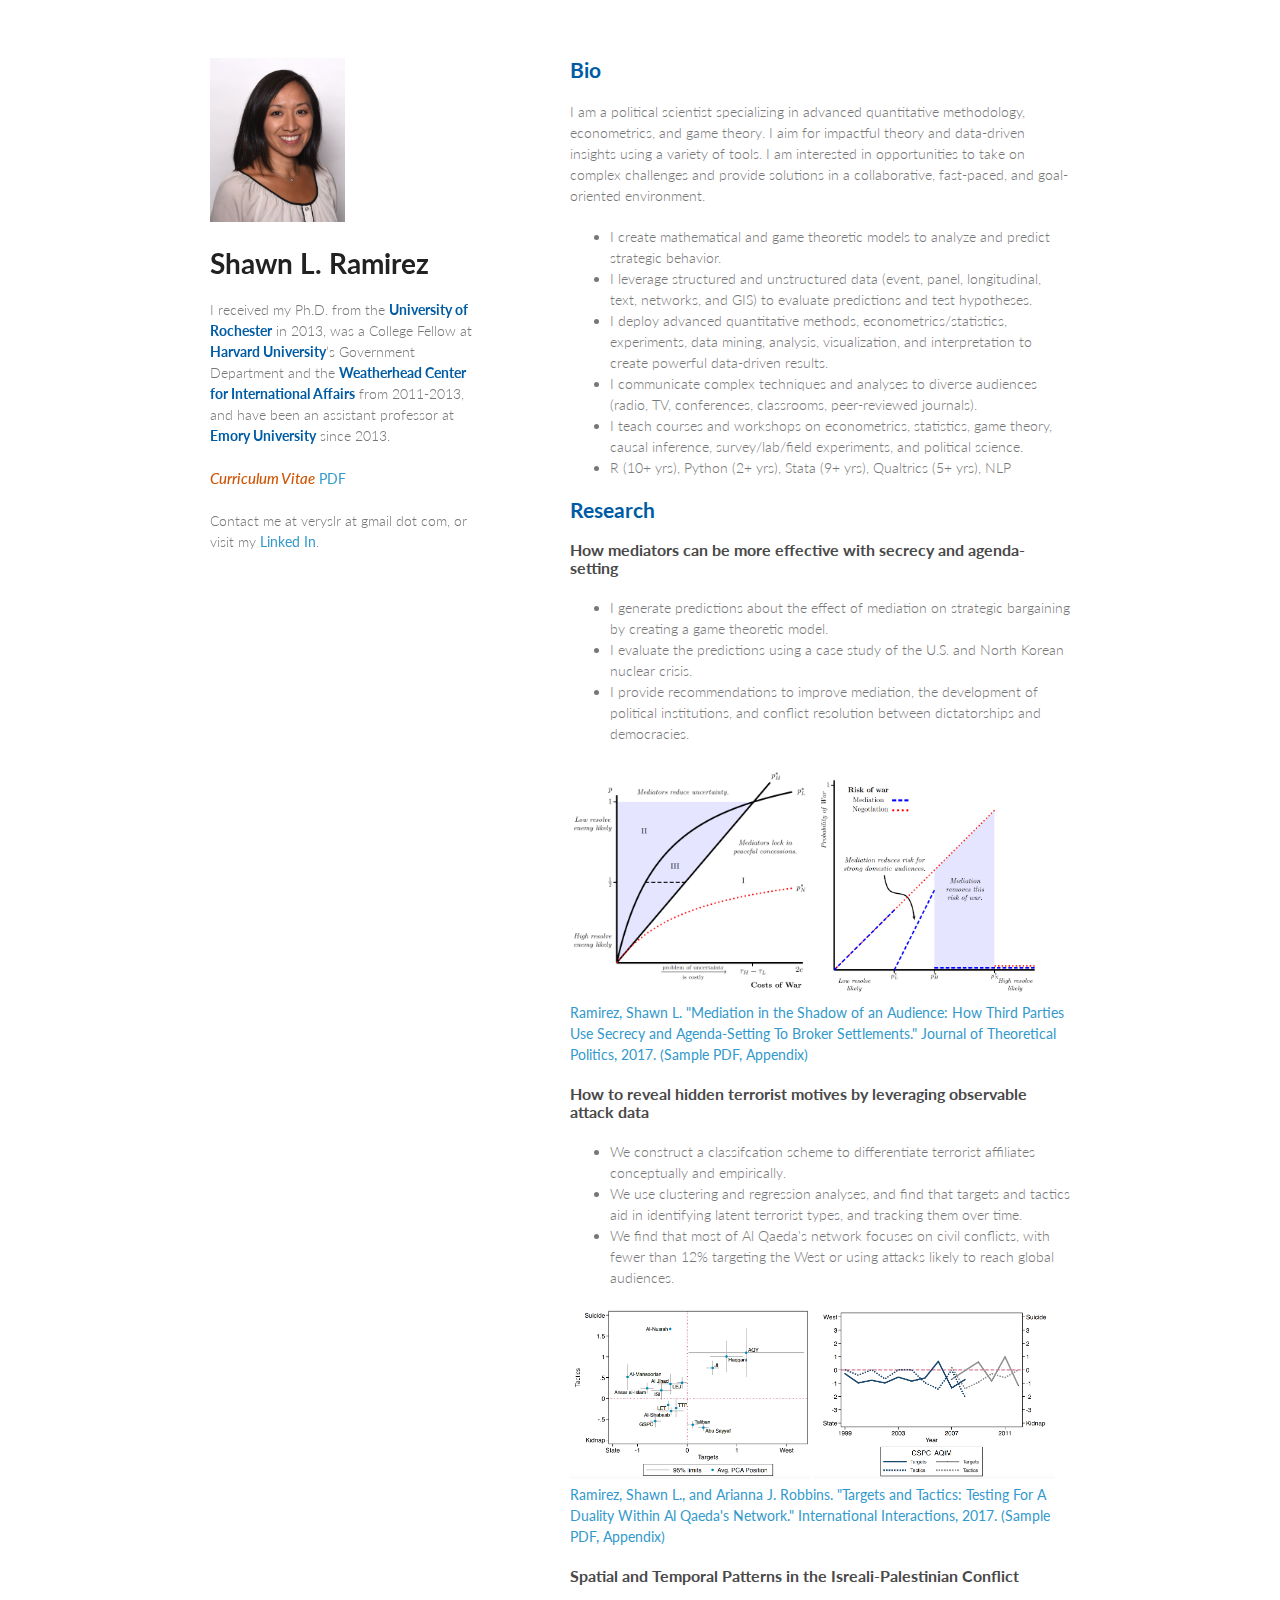
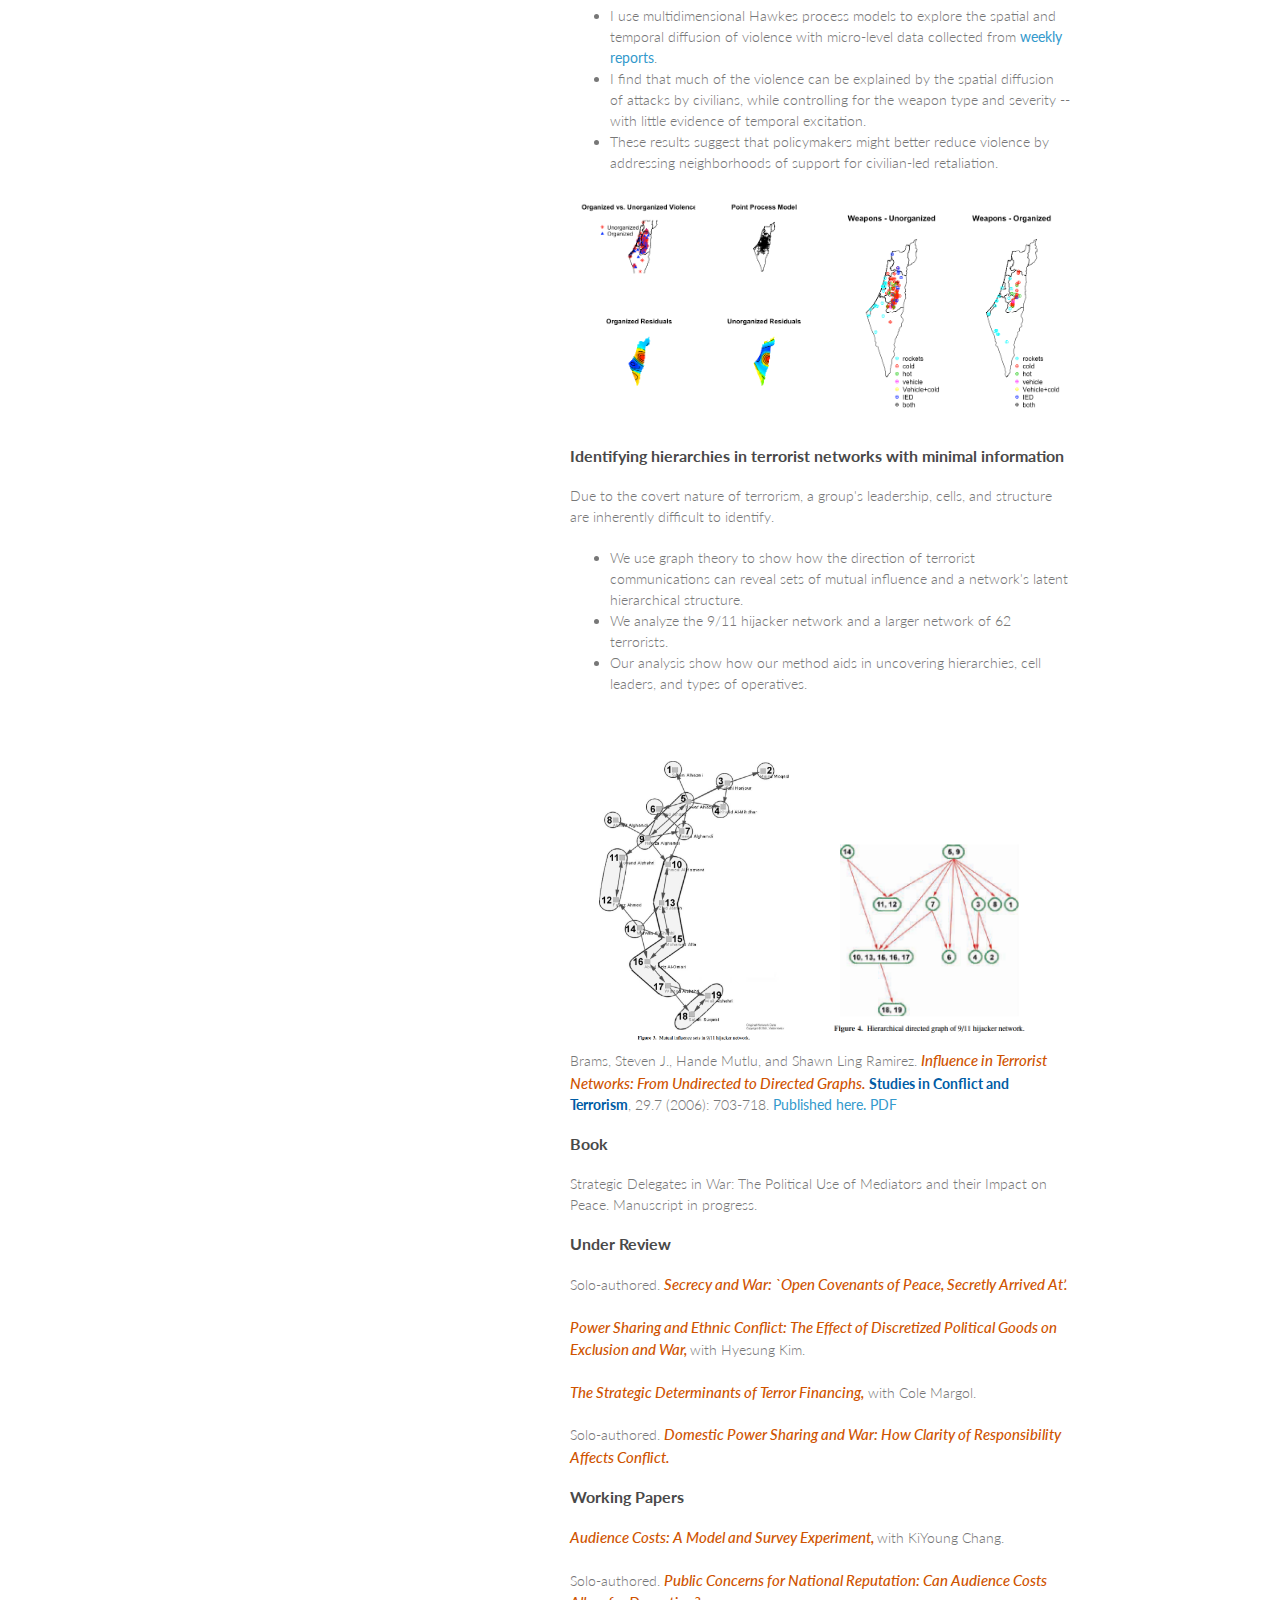
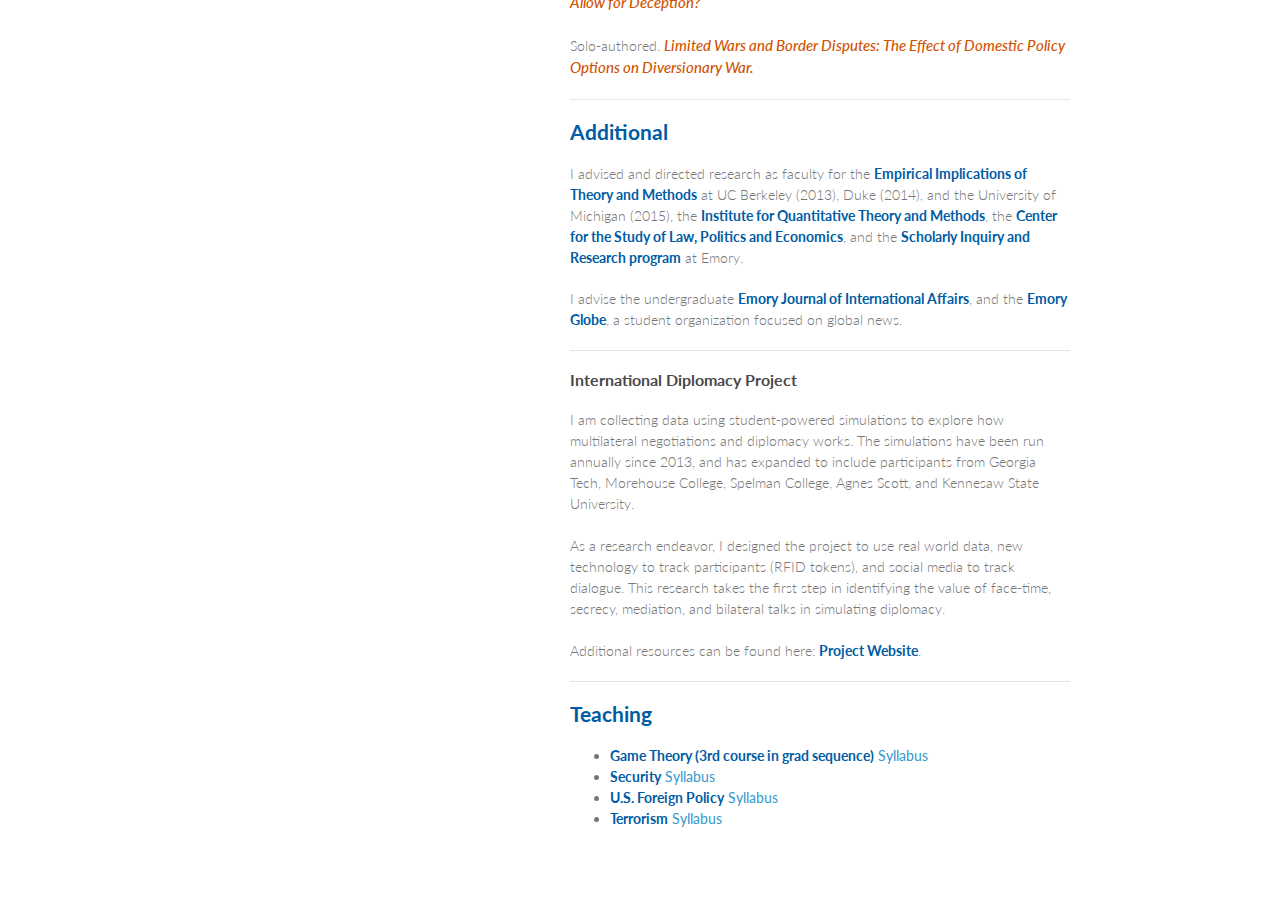
==== commit 771a080a: "Update index.html" ====
--- a/index.html
+++ b/index.html
@@ -82,10 +82,10 @@
 	 
 	         <p> <ul>
   			<li>We construct a classifcation scheme to differentiate terrorist affiliates conceptually and empirically.</li> 
-		      	<li>We use clustering and regression analyses and find that targets and tactics 
-			aid in identifying latent terrorist types, and tracking their allegiances over time.</li> 
-	  		<li>We find evidence of a global-parochial divide: most Al Qaeda's network is focused on civil conflicts, 
-	        	with fewer than 12% targeting the West or using attacks that are likely to reach global audiences.</li>
+		      	<li>We use clustering and regression analyses, and find that targets and tactics 
+			aid in identifying latent terrorist types, and tracking them over time.</li> 
+	  		<li>We find that most of Al Qaeda's network focuses on civil conflicts, 
+	        	with fewer than 12% targeting the West or using attacks likely to reach global audiences.</li>
 	  	</ul> 
 		<img src="aqascoreplot2.png" width=48% alt="The classification scheme at work. Only three groups (top-right) consistently target the West with propaganda-generating suicide attacks. A majority of affiliates are launching civil campaigns against their home state governments (left).">
 	 	<img src="gspcaqim.png" width=48% alt="This shows the similarity between GSPC and AQIM in attacking the state and relying on kidnapping tactics over time.">
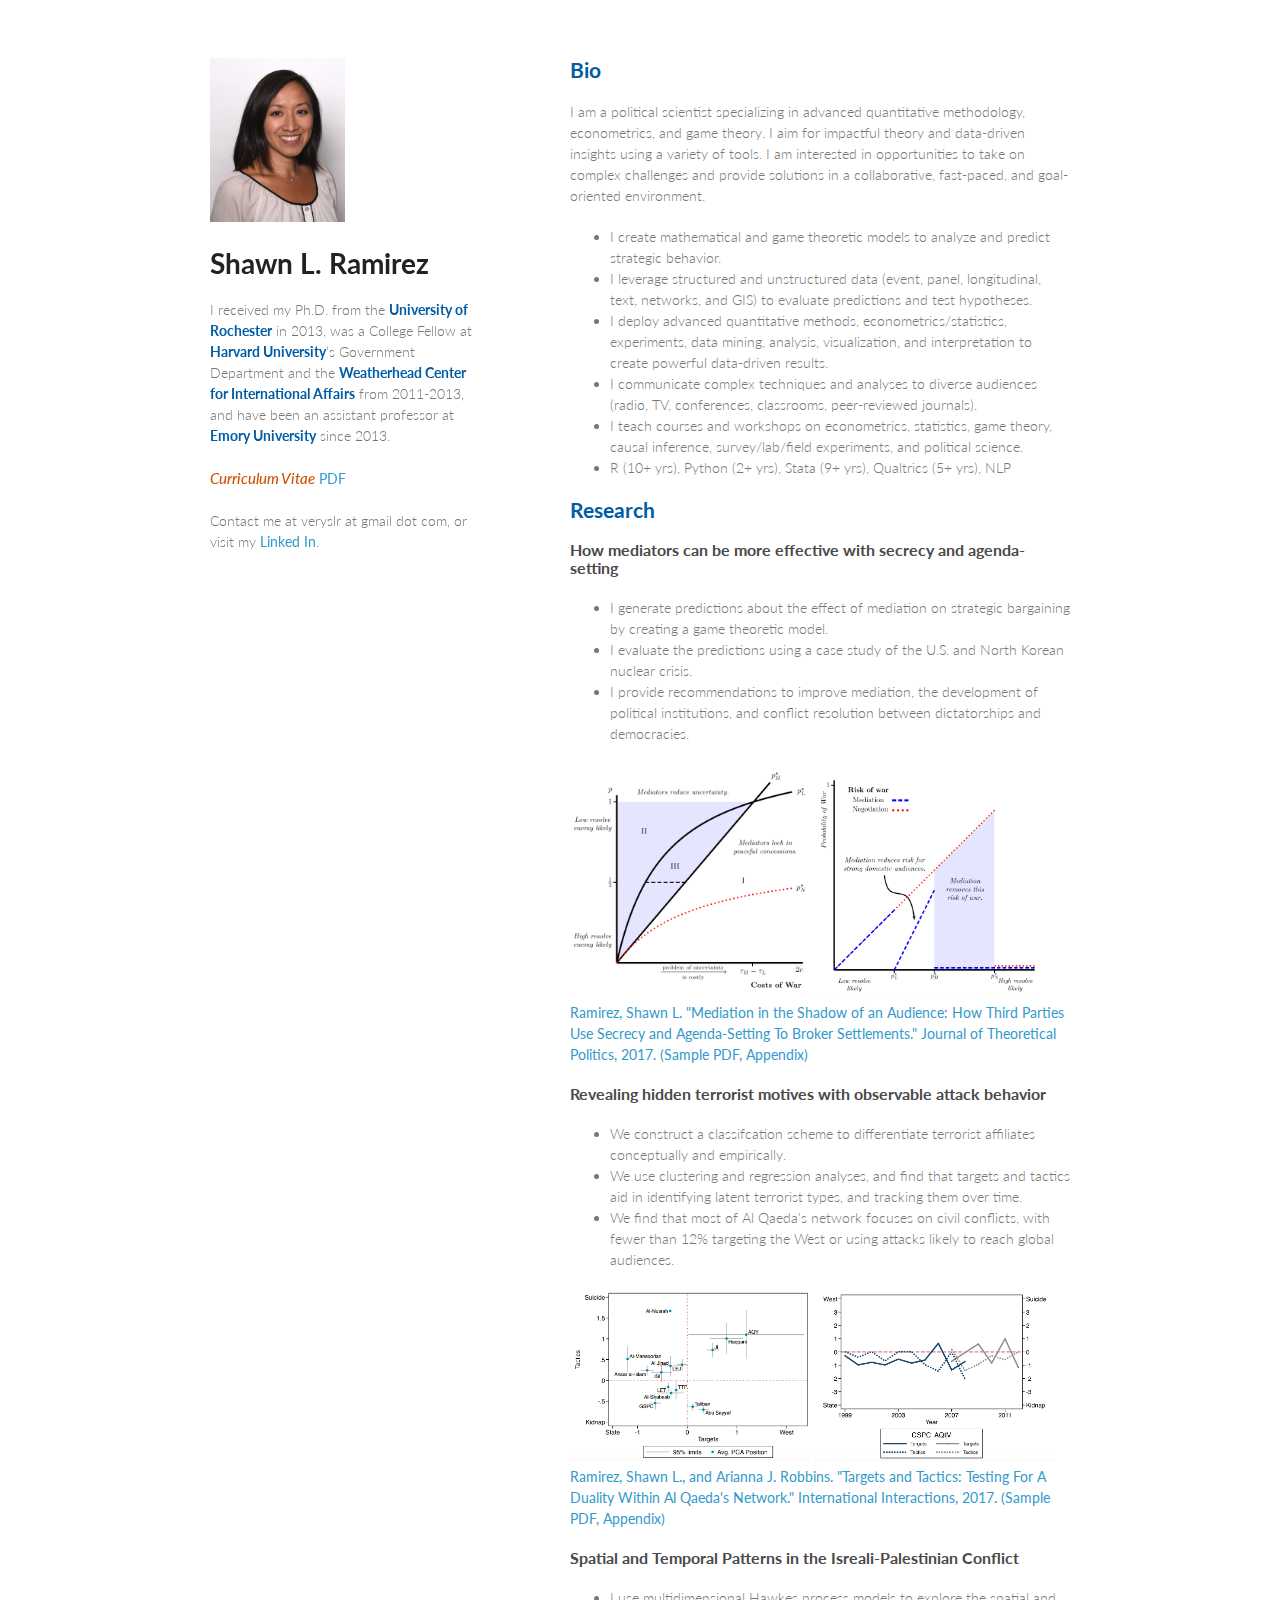
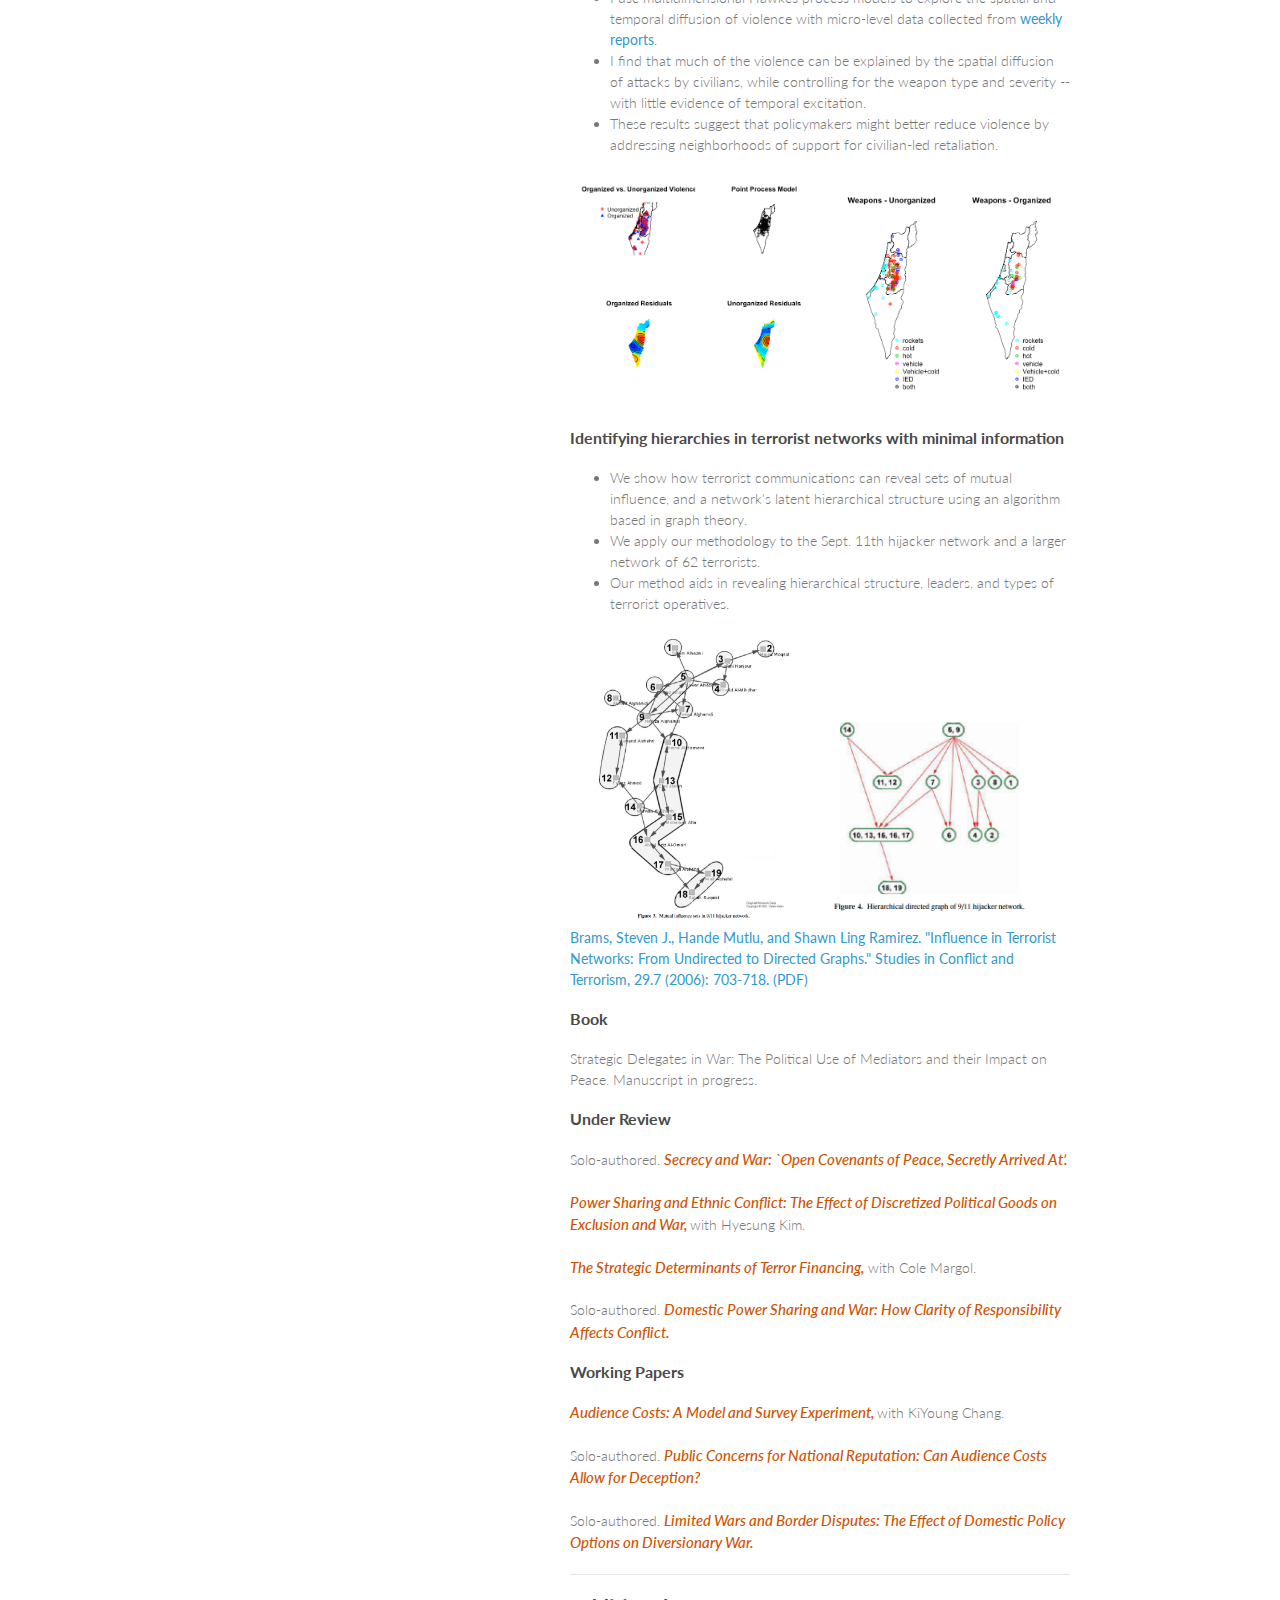
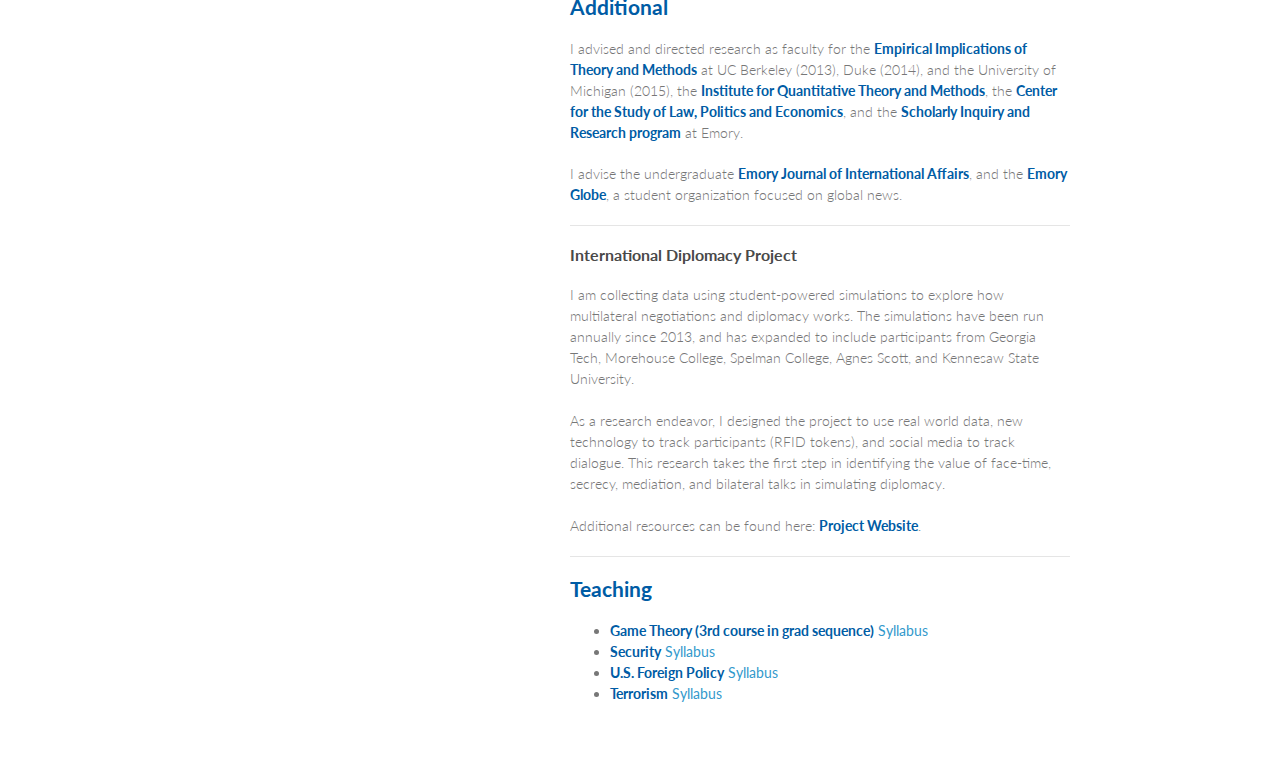
==== commit 6b5d9c67: "Update index.html" ====
--- a/index.html
+++ b/index.html
@@ -78,7 +78,7 @@
 	              water, environmental, or justice provisions).--> 
 	      </p> 
         
-	<h3> How to reveal hidden terrorist motives by leveraging observable attack data  </h3>
+	<h3> Revealing hidden terrorist motives with observable attack behavior  </h3>
 	 
 	         <p> <ul>
   			<li>We construct a classifcation scheme to differentiate terrorist affiliates conceptually and empirically.</li> 
@@ -113,22 +113,20 @@
 	
 	<h3> Identifying hierarchies in terrorist networks with minimal information </h3>
 	 	
-	        <p> Due to the covert nature of terrorism, a group's leadership, cells, and structure are
-			inherently difficult to identify. 
-		<ul>	<li>We use graph theory to show how the direction of terrorist communications can reveal sets
-			of mutual influence and a network's latent hierarchical structure.</li> 
-			<li>We analyze the 9/11 hijacker network and a larger network of 
+	        <p> <ul><li>We show how terrorist communications can reveal sets
+			of mutual influence, and a network's latent hierarchical structure using an algorithm 
+			based in graph theory.</li> 
+			<li>We apply our methodology to the Sept. 11th hijacker network and a larger network of 
 				62 terrorists.</li>
-			<li>Our analysis show how our method aids in uncovering hierarchies, cell leaders, and types of
+			<li>Our method aids in revealing hierarchical structure, leaders, and types of terrorist
 				operatives. </li>
 		</ul>
-		<br><br>
 		<img src="mutualis.png" width=48% alt="Mutual influence sets in the 9/11 hijacker network.">
 	 	<img src="hierarchy.png" width=48% alt="9/11 terrorist hierachy identified with our measure of influence.">
-	    	<br>
-		Brams, Steven J., Hande Mutlu, and Shawn Ling Ramirez. <em> Influence in Terrorist Networks: From Undirected to Directed Graphs. </em> <strong>Studies in Conflict and Terrorism</strong>, 29.7 (2006): 703-718.  
-		  <a target="_blank" href="http://www.tandfonline.com/doi/abs/10.1080/10576100600701982">Published here.</a>
-		  <a target="_blank" href="/papers/slr_terror_networks.pdf">PDF</a>  
+		<br>
+		<a target="_blank" href="http://www.tandfonline.com/doi/abs/10.1080/10576100600701982">Brams, Steven J., Hande Mutlu, and Shawn Ling Ramirez. "Influence in Terrorist Networks: From Undirected 
+		to Directed Graphs." Studies in Conflict and Terrorism, 29.7 (2006): 703-718.</a>
+		<a target="_blank" href="/papers/slr_terror_networks.pdf">(PDF)</a>
 	      </p> 	  	      
 	      	      
 	      
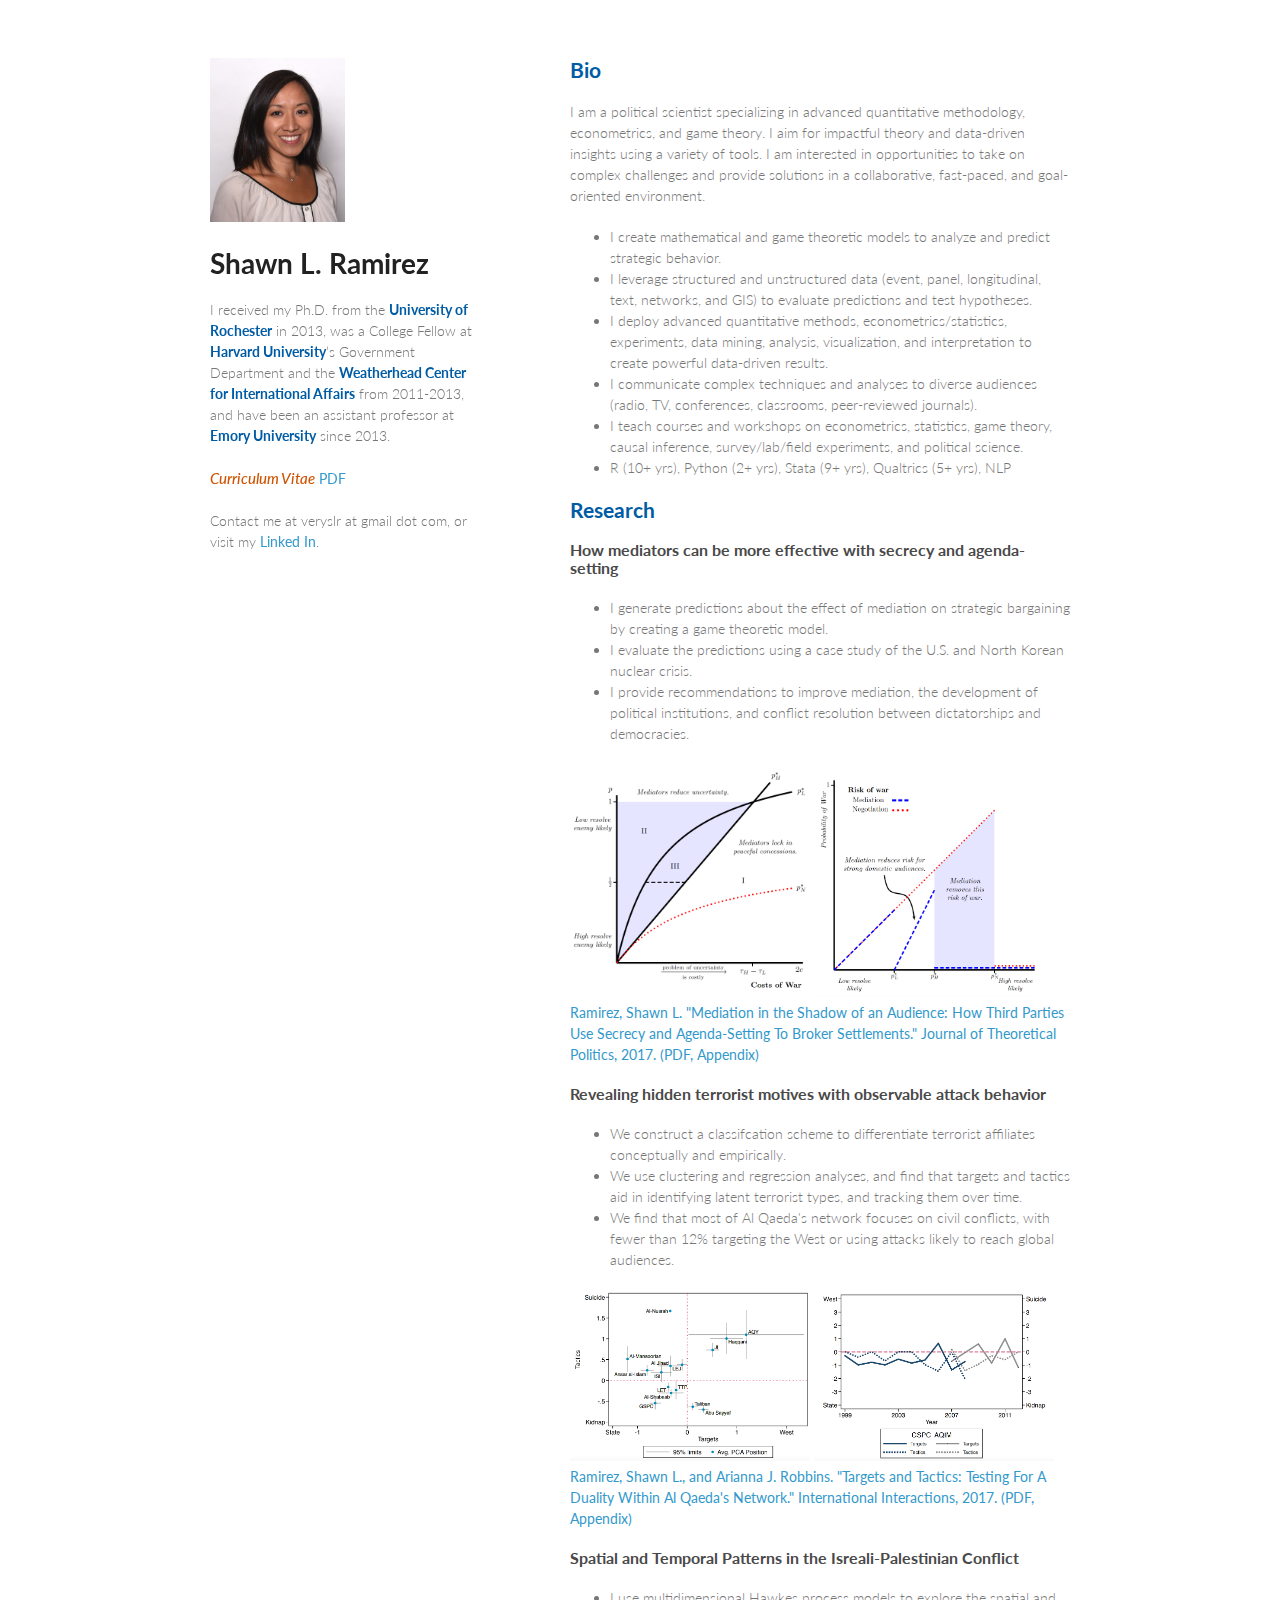
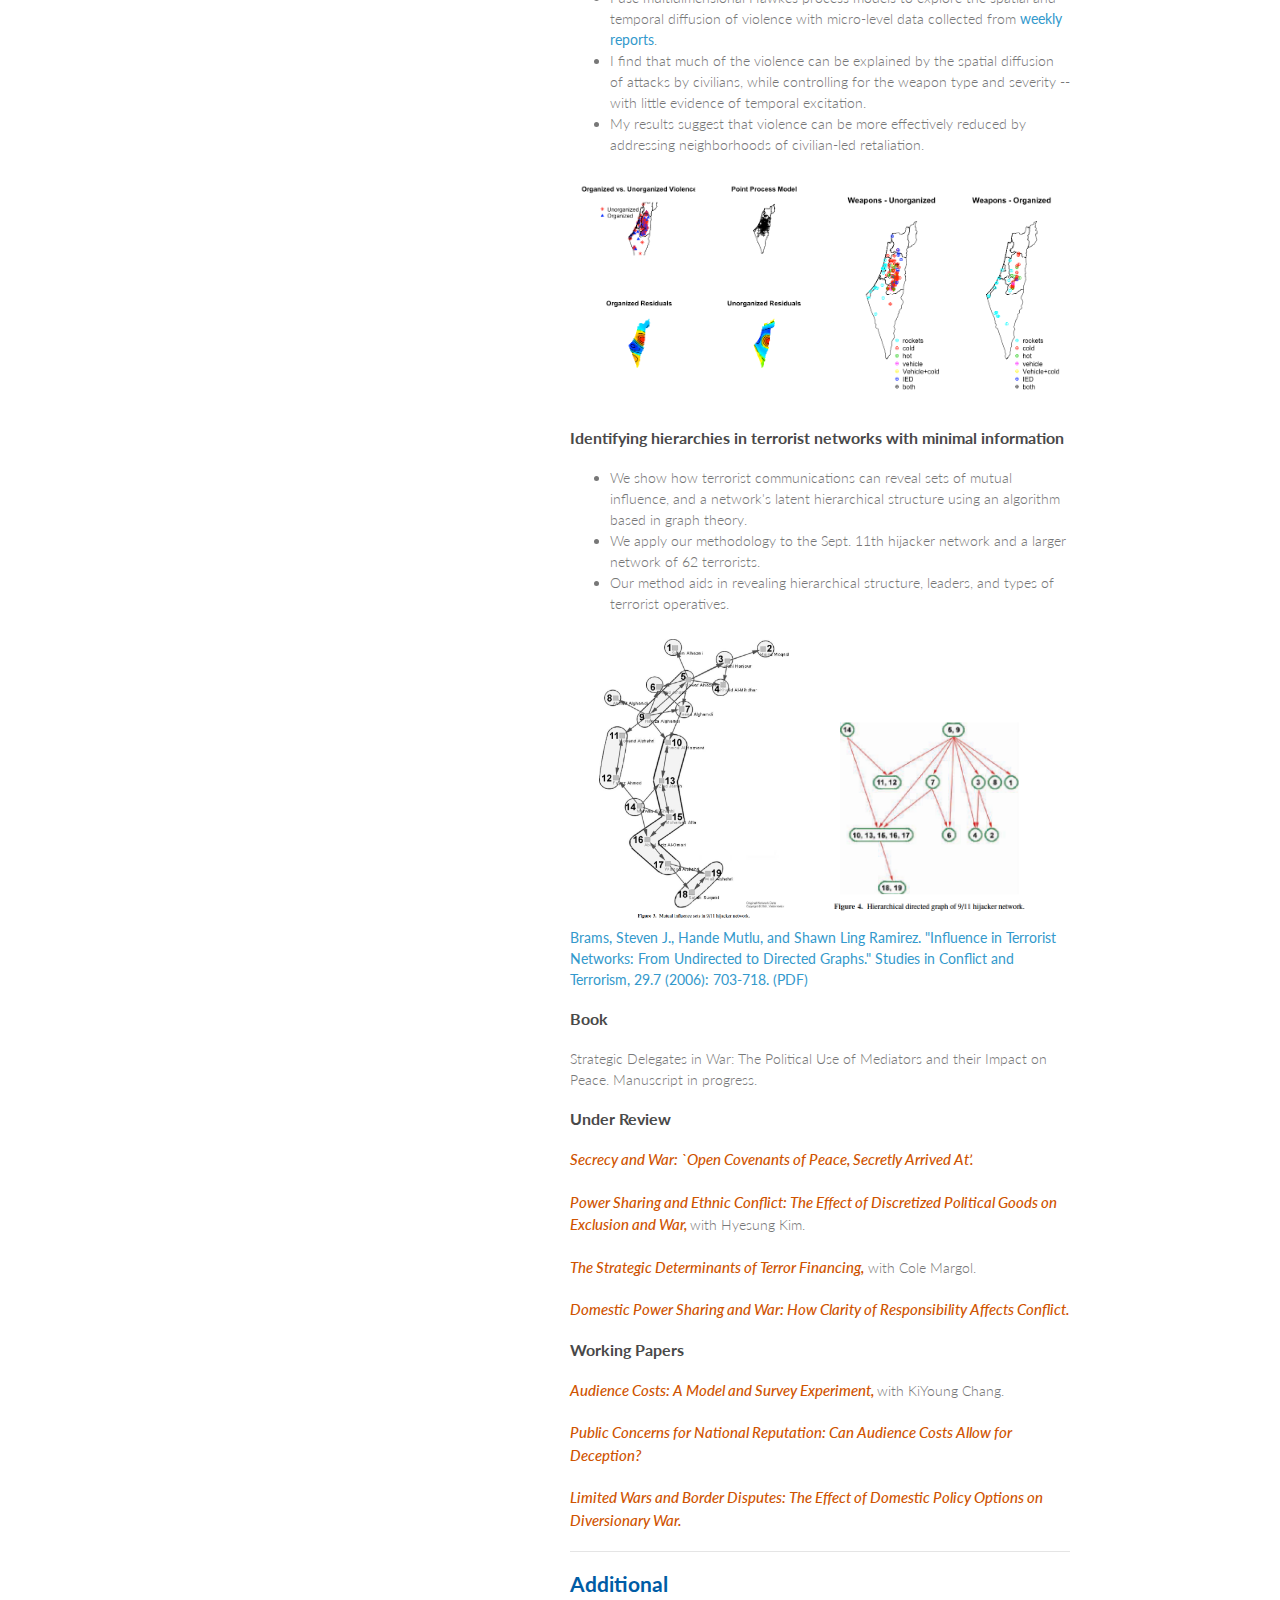
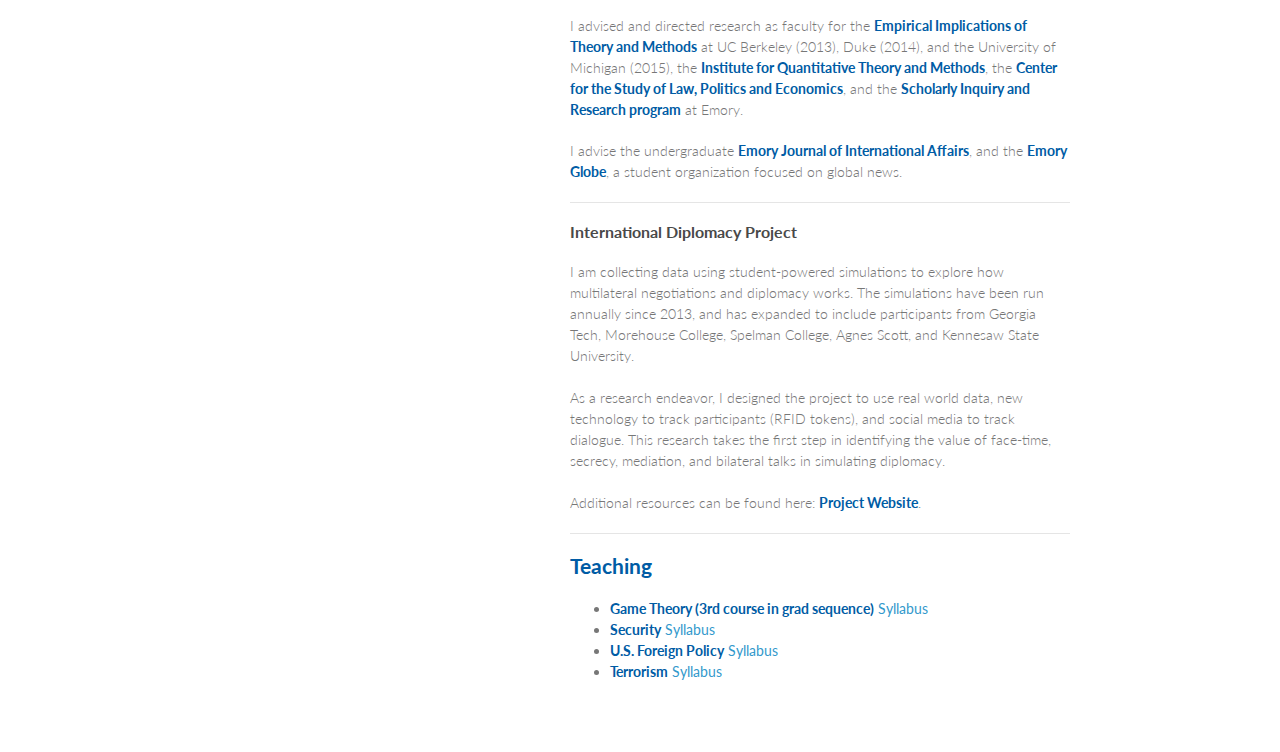
==== commit d0166c2e: "Update index.html" ====
--- a/index.html
+++ b/index.html
@@ -70,12 +70,8 @@
 	    	<a target="_blank" href="http://journals.sagepub.com/doi/abs/10.1177/0951629817729227">Ramirez, Shawn L. 
 			"Mediation in the Shadow of an Audience: How Third Parties Use Secrecy and Agenda-Setting To Broker 
 			Settlements." Journal of Theoretical Politics, 2017.</a> 
-	      	<a target="_blank" href="/papers/2017slrmed.pdf">(Sample PDF, </a> 
-	      	<a target="_blank" href="/papers/OnlineAppendix2017.pdf">Appendix)</a> 
-		      <!--Mediators -- who use secrecy and agenda-setting -- can reduce conflict by making incremental proposals 
-	              that winnow away less resolved adversaries. In doing so, mediators can also lock in longer-term 
-	    	      agreements with additional terms that concern the general public, but are not on the agenda (i.e., 
-	              water, environmental, or justice provisions).--> 
+	      	<a target="_blank" href="/papers/2017slrmed.pdf">(PDF, </a> 
+	      	<a target="_blank" href="/papers/OnlineAppendix2017.pdf">Appendix)</a>  
 	      </p> 
         
 	<h3> Revealing hidden terrorist motives with observable attack behavior  </h3>
@@ -93,7 +89,7 @@
 		  <a target="_blank" href="http://www.tandfonline.com/doi/abs/10.1080/03050629.2018.1383907">Ramirez, Shawn L.,
 			  and Arianna J. Robbins. "Targets and Tactics: Testing For A Duality Within Al Qaeda's Network." 
 			  International Interactions, 2017.</a>
-		  <a target="_blank" href="/papers/slraffiliates.pdf">(Sample PDF, </a> 
+		  <a target="_blank" href="/papers/slraffiliates.pdf">(PDF, </a> 
 		  <a target="_blank" href="/papers/2017AQAAppendix.pdf">Appendix)</a> 
 	      </p> 	  	
 	    
@@ -104,8 +100,8 @@
 				<a target="_blank" href="http://www.terrorism-info.org.il/en/21126/">weekly reports</a>.</li> 
 	  		<li>I find that much of the violence can be explained by the spatial diffusion of attacks by civilians, 
 				while controlling for the weapon type and severity -- with little evidence of temporal excitation.</li> 
-			<li>These results suggest that policymakers might better reduce violence by addressing neighborhoods
-			of support for civilian-led retaliation.</li>
+			<li>My results suggest that violence can be more effectively reduced by addressing neighborhoods
+			of civilian-led retaliation.</li>
 		</ul> 
 		<img src="figppm.png" width=50%>
 	 	<img src="figweapons.png" width=48%>
@@ -132,32 +128,35 @@
 	      
   <h3>Book</h3>
         
-          <p> Strategic Delegates in War: The Political Use of Mediators and their Impact on Peace. </em> Manuscript in progress. </p> 
-	      
-    	  
- <h3>Under Review</h3>
+          <p> Strategic Delegates in War: The Political Use of Mediators and their Impact on Peace. 
+	      Manuscript in progress. 
+	      <!--<br><br> Mediators with secrecy and agenda-setting can reduce conflict by making incremental proposals 
+	      that winnow away less resolved adversaries. In doing so, mediators can also lock in longer-term 
+	      agreements with additional terms that concern the general public, but are not on the agenda (i.e., 
+	      water, environmental, or justice provisions).-->
+    	  </p> 
 
-<p> Solo-authored. <em> Secrecy and War: `Open Covenants of Peace, Secretly Arrived At’. </em> </p>
+<h3>Under Review</h3>
+
+<p> <em> Secrecy and War: `Open Covenants of Peace, Secretly Arrived At’. </em> </p>
 
 <p> <em> Power Sharing and Ethnic Conflict: The Effect of Discretized Political Goods on Exclusion and War, </em> with Hyesung Kim. </p>
 
 <p> <em> The Strategic Determinants of Terror Financing,</em> with Cole Margol. </p>
 
-<p> Solo-authored. <em> Domestic Power Sharing and War: How Clarity of Responsibility Affects Conflict. </em> </p>
+<p> <em> Domestic Power Sharing and War: How Clarity of Responsibility Affects Conflict. </em> </p>
 
-  <h3>Working Papers</h3>
+<h3>Working Papers</h3>
 
 <p> <em> Audience Costs: A Model and Survey Experiment, </em>with KiYoung Chang.</p>
 
-<p> Solo-authored. <em> Public Concerns for National Reputation: Can Audience Costs Allow for Deception? </em> </p>
+<p> <em> Public Concerns for National Reputation: Can Audience Costs Allow for Deception? </em> </p>
 
-<p> Solo-authored. <em> Limited Wars and Border Disputes: The Effect of Domestic Policy Options on Diversionary War. </em> </p>
+<p> <em> Limited Wars and Border Disputes: The Effect of Domestic Policy Options on Diversionary War. </em> </p>
 
-          <hr></hr>
+<hr></hr>
           
-          
-          <h2><a name=“other”><strong>Additional</strong></a></h2>
-
+<h2><a name=“other”><strong>Additional</strong></a></h2>
 
 <p> I advised and directed research as faculty for the 
 <a target="_blank" href="http://www.eitminstitute.org/"><strong>
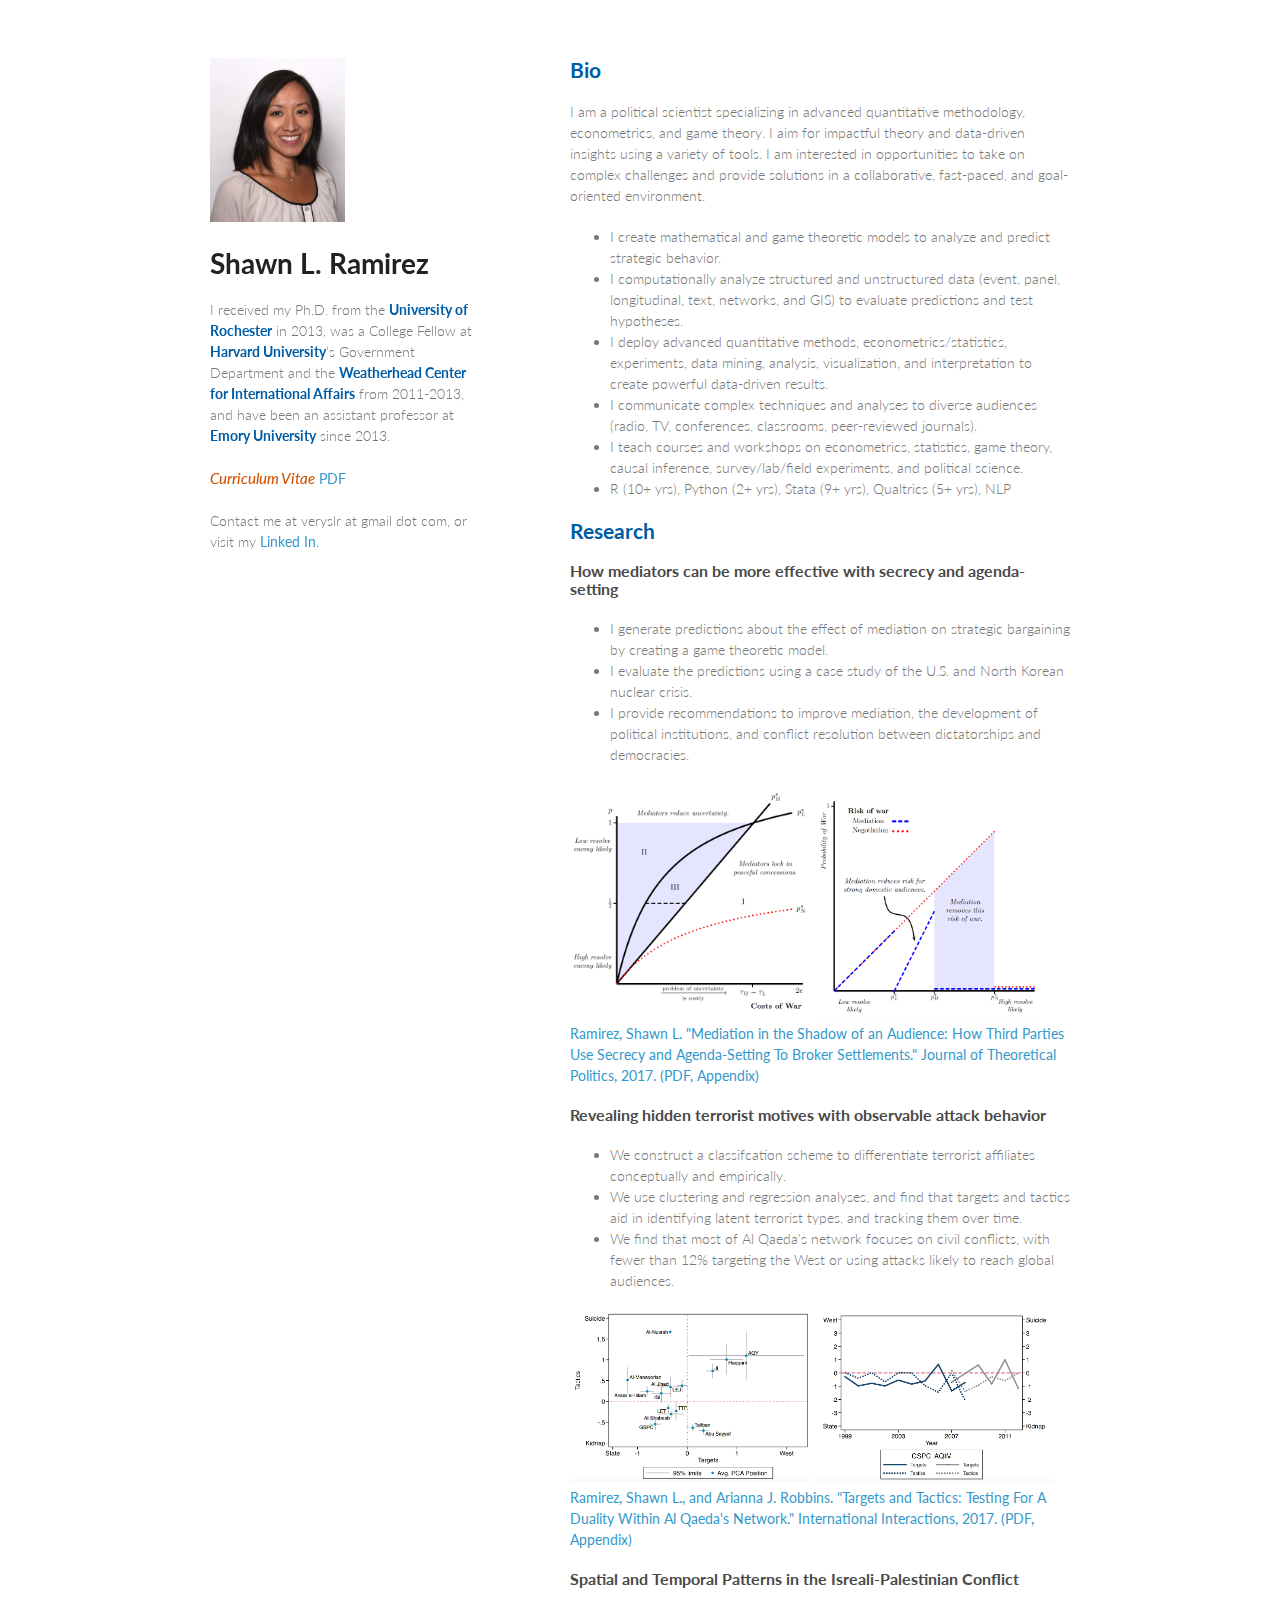
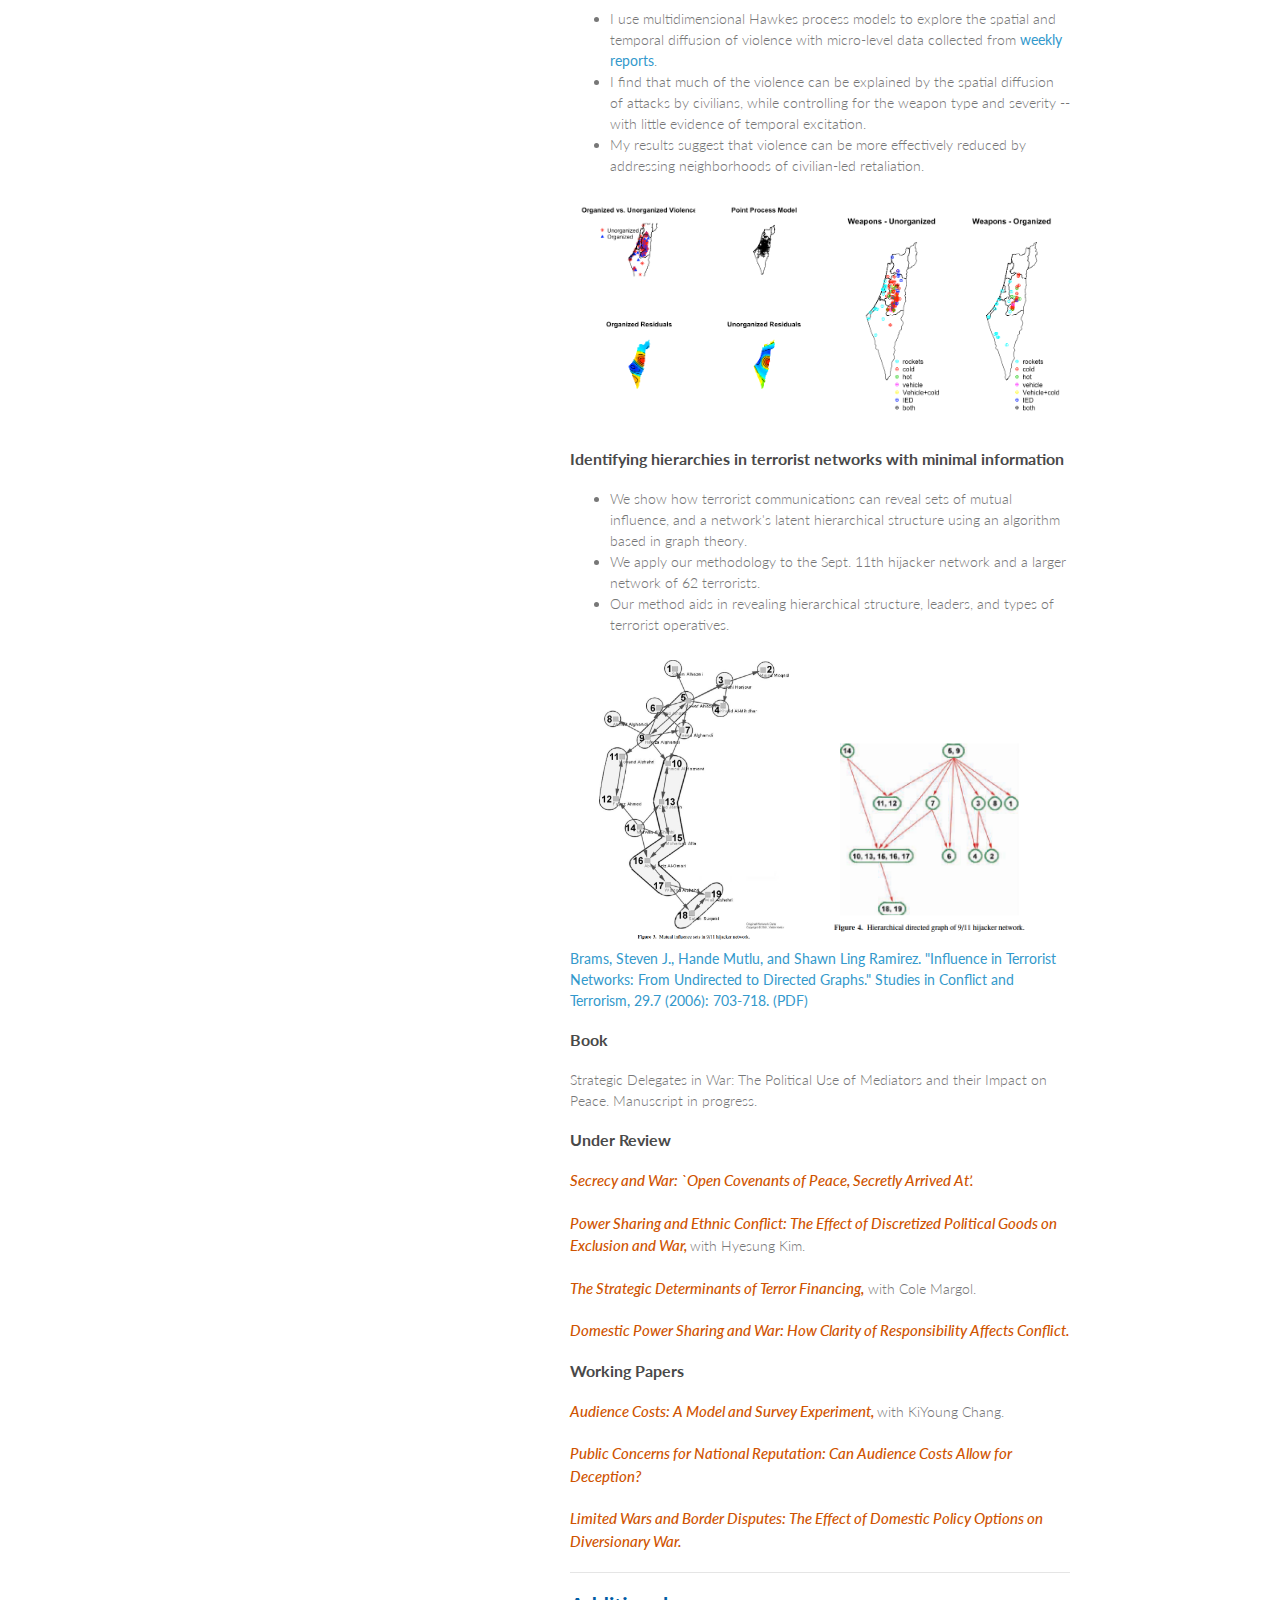
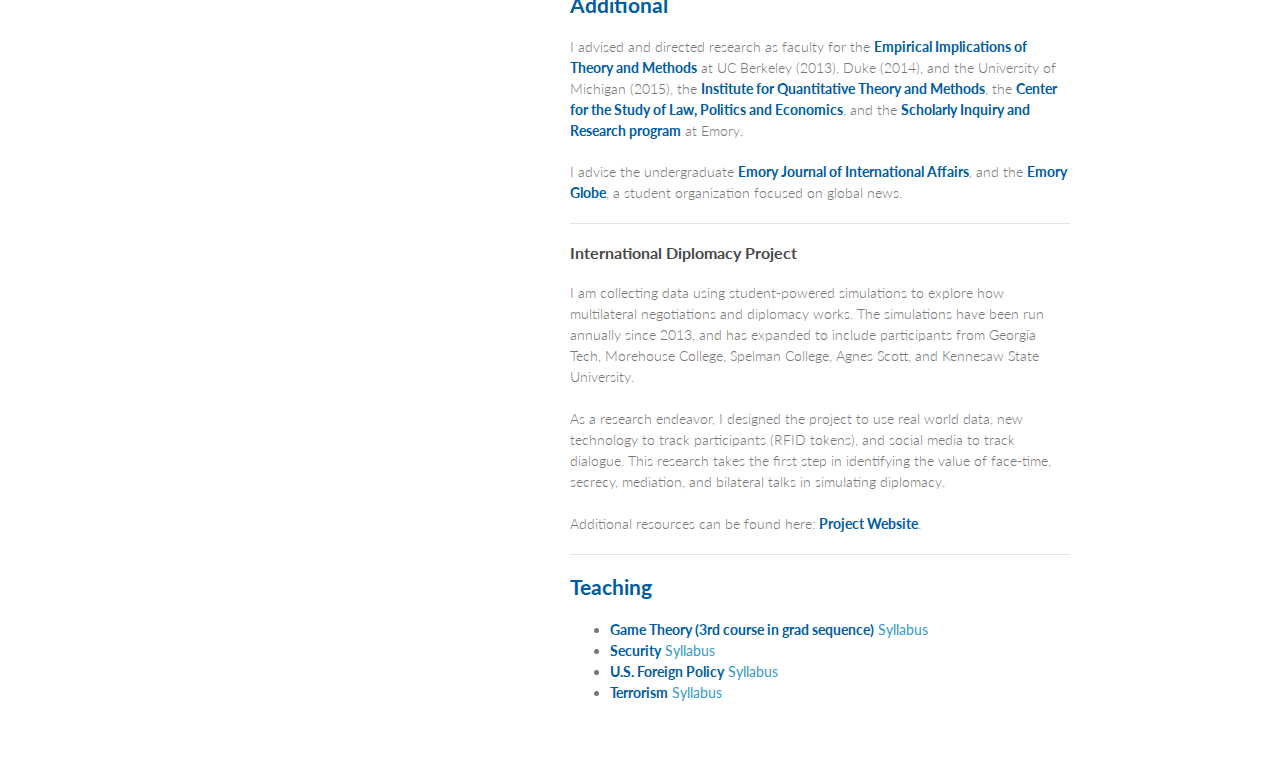
==== commit 6d89b751: "Update index.html" ====
--- a/index.html
+++ b/index.html
@@ -44,7 +44,7 @@
 			<!--For example, how secrecy makes bargaining more efficient, how mediators 
 			can be more effective, and how to stop terror financing.--> 
 		      </li>
-  		<li>I leverage structured and unstructured data (event, panel, longitudinal, text, networks, and GIS) 
+  		<li>I computationally analyze structured and unstructured data (event, panel, longitudinal, text, networks, and GIS) 
 			to evaluate predictions and test hypotheses.</li>
   		<li>I deploy advanced quantitative methods, econometrics/statistics, experiments, data mining, analysis, 
 			visualization, and interpretation to create powerful data-driven results. </li>
